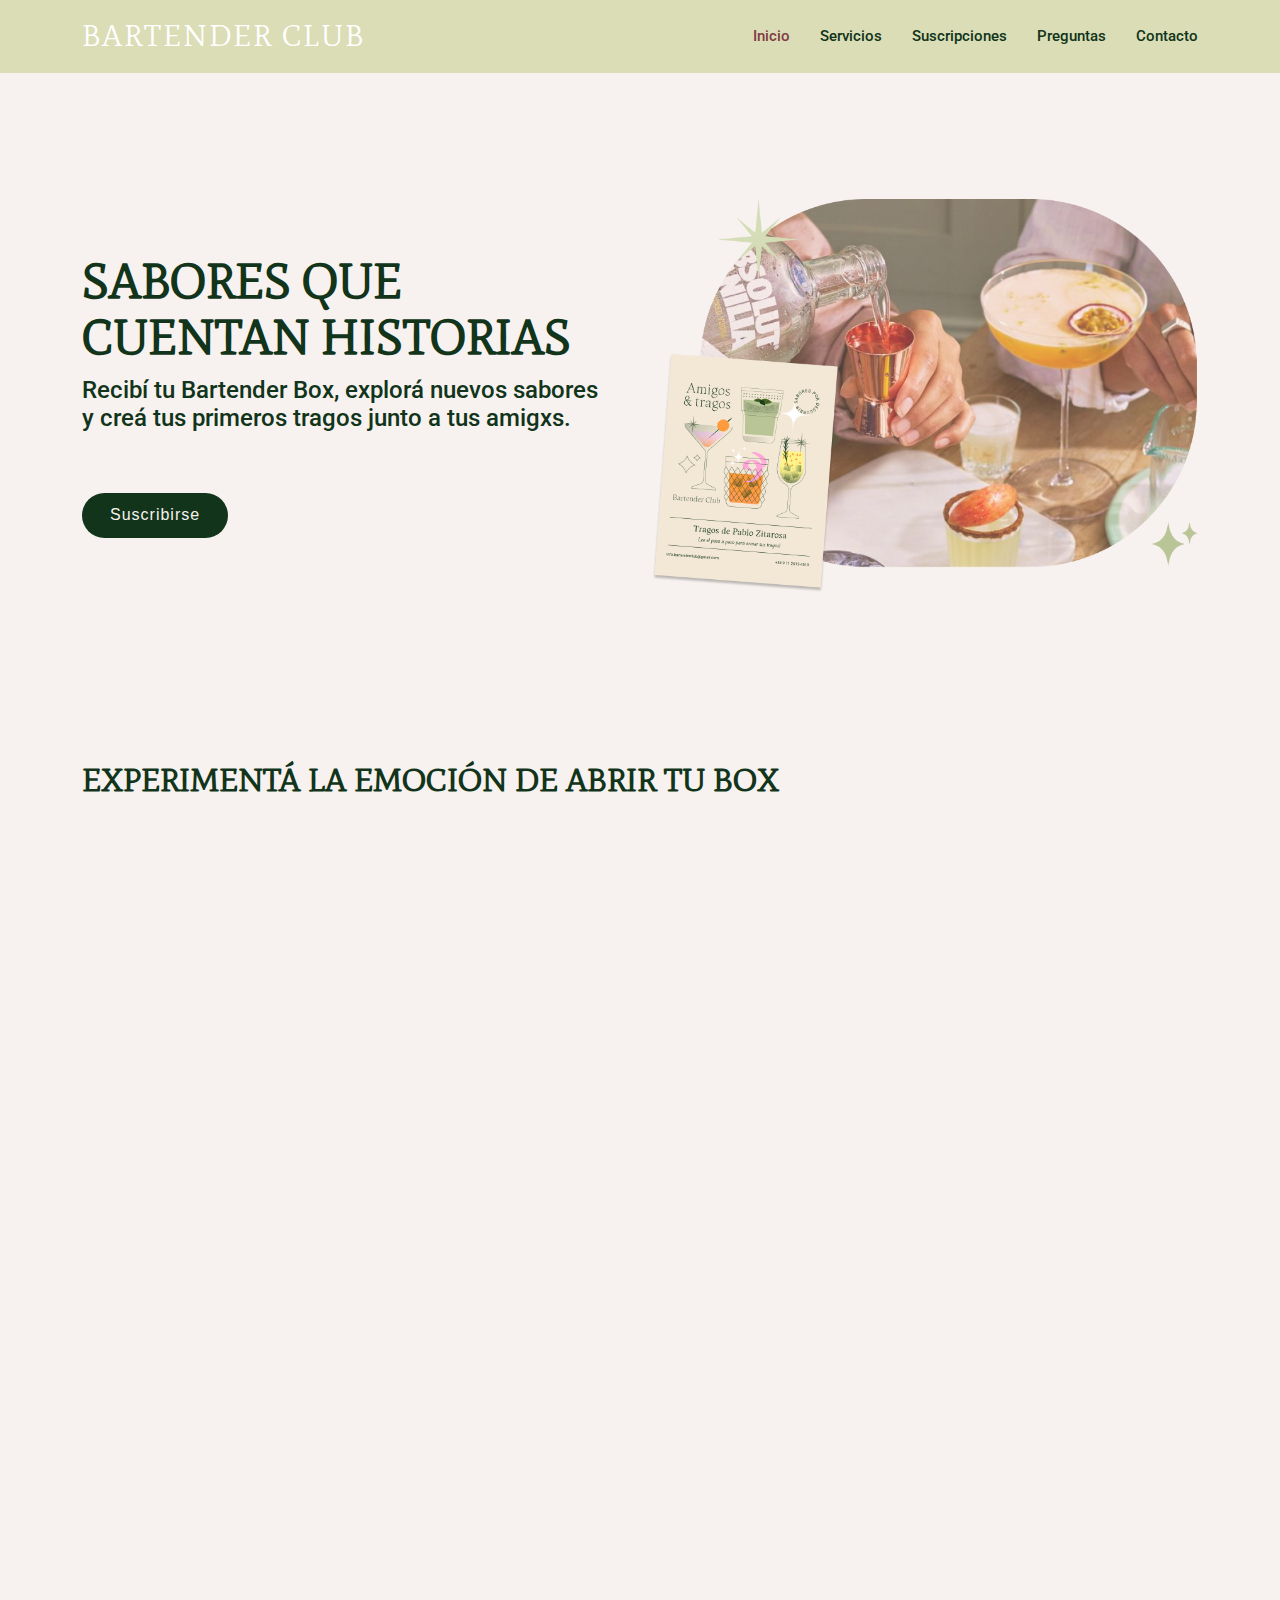
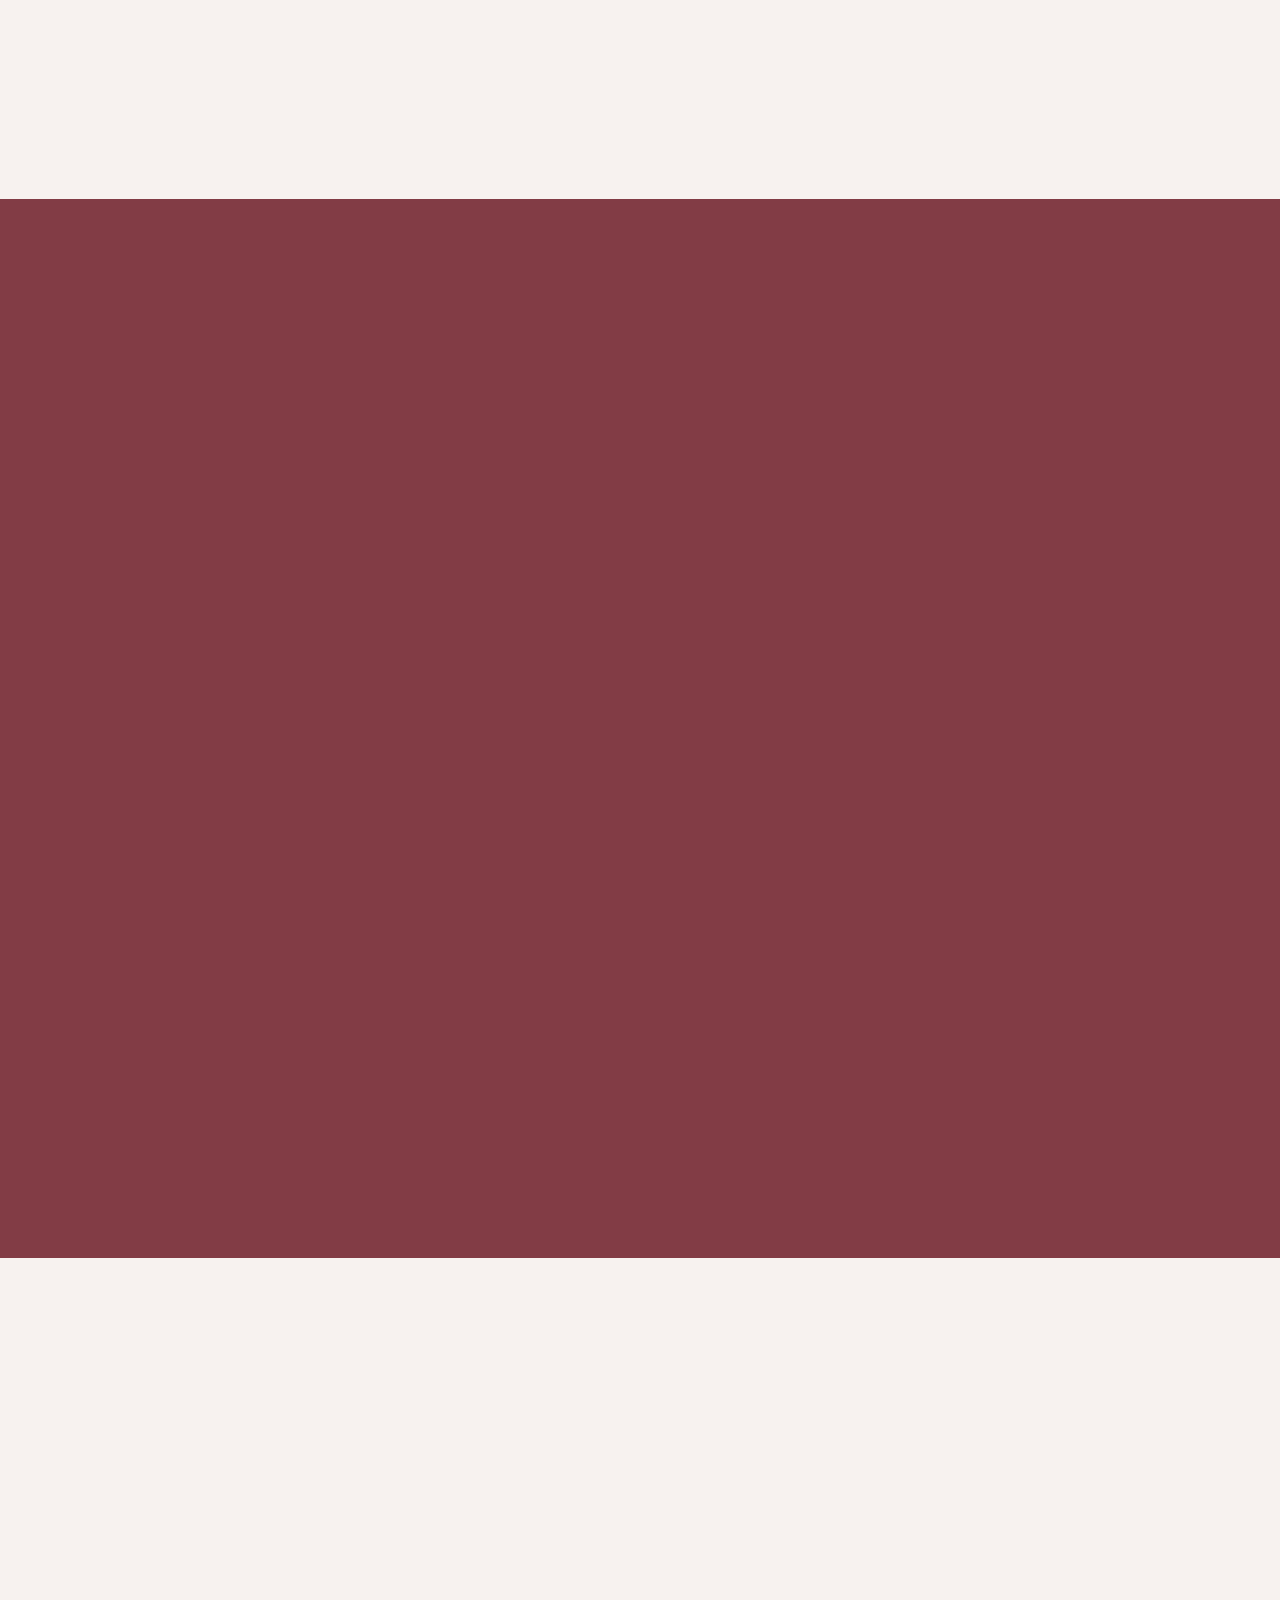
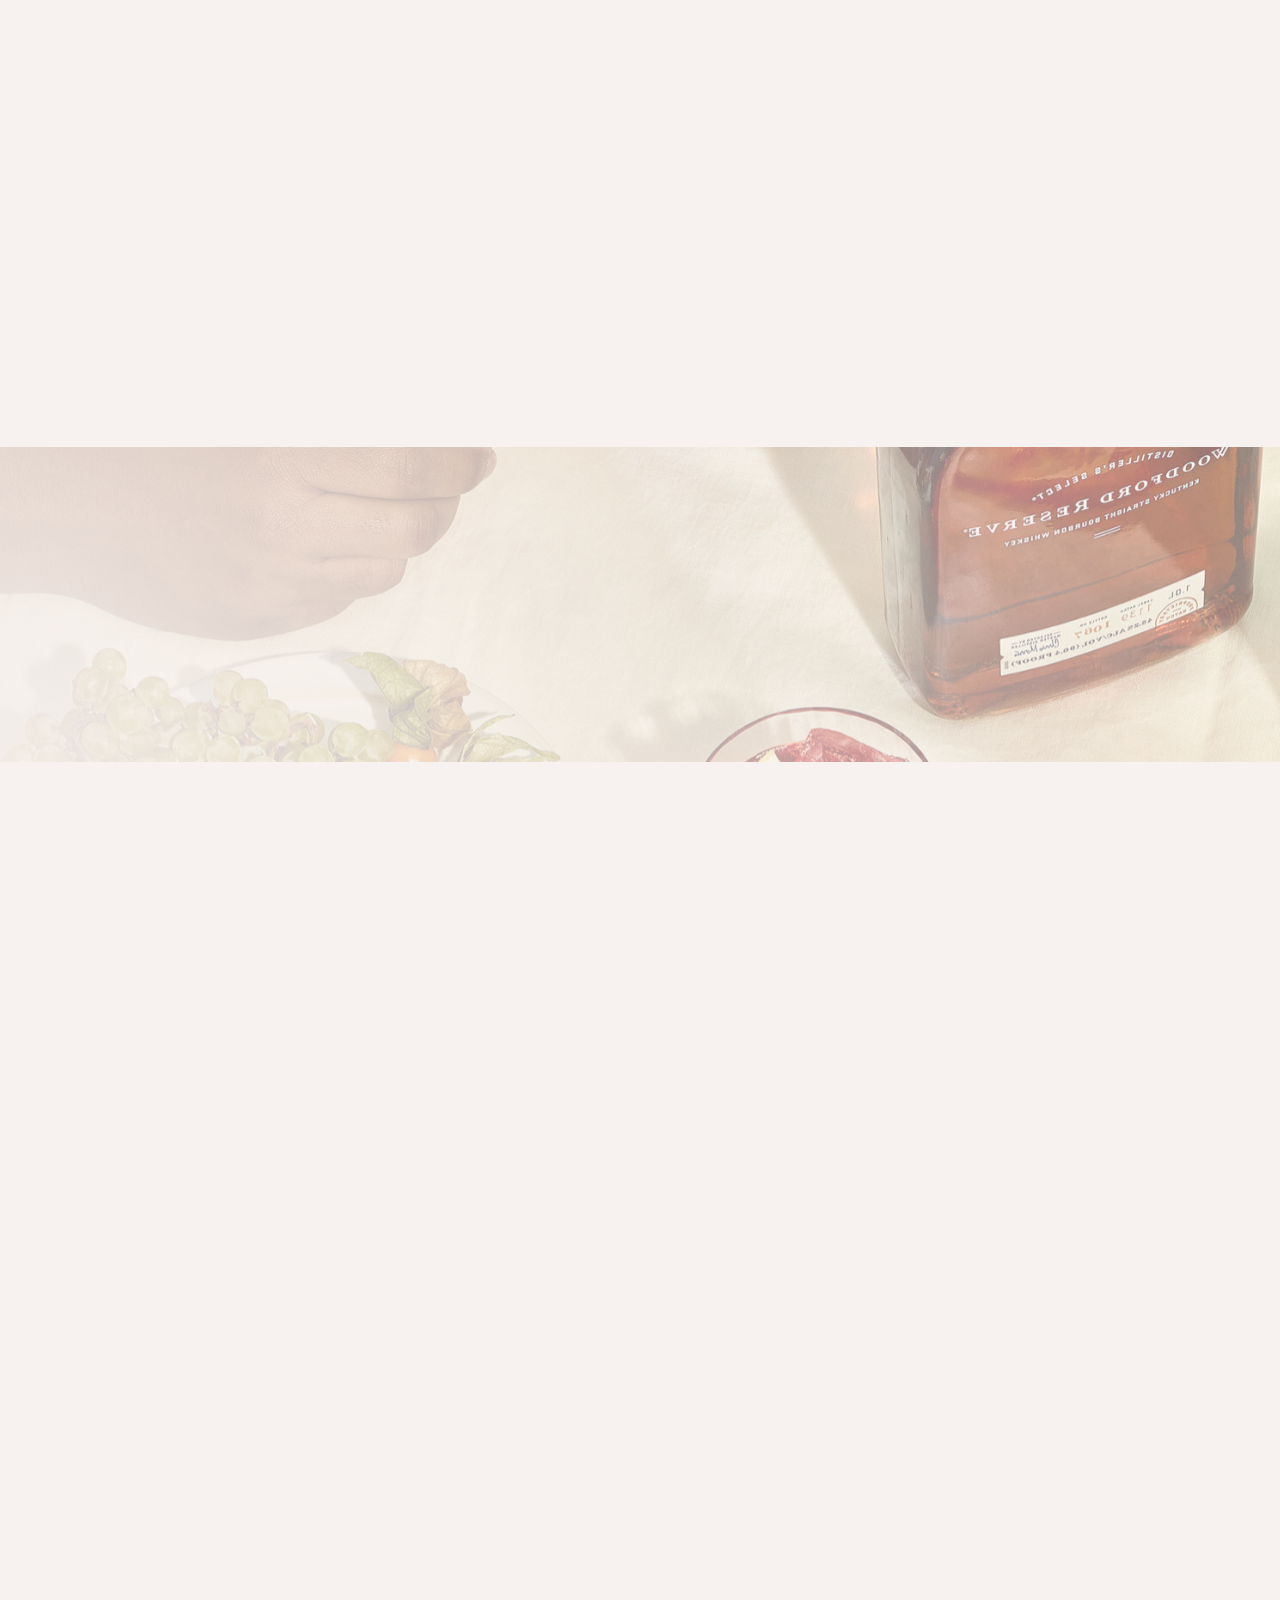
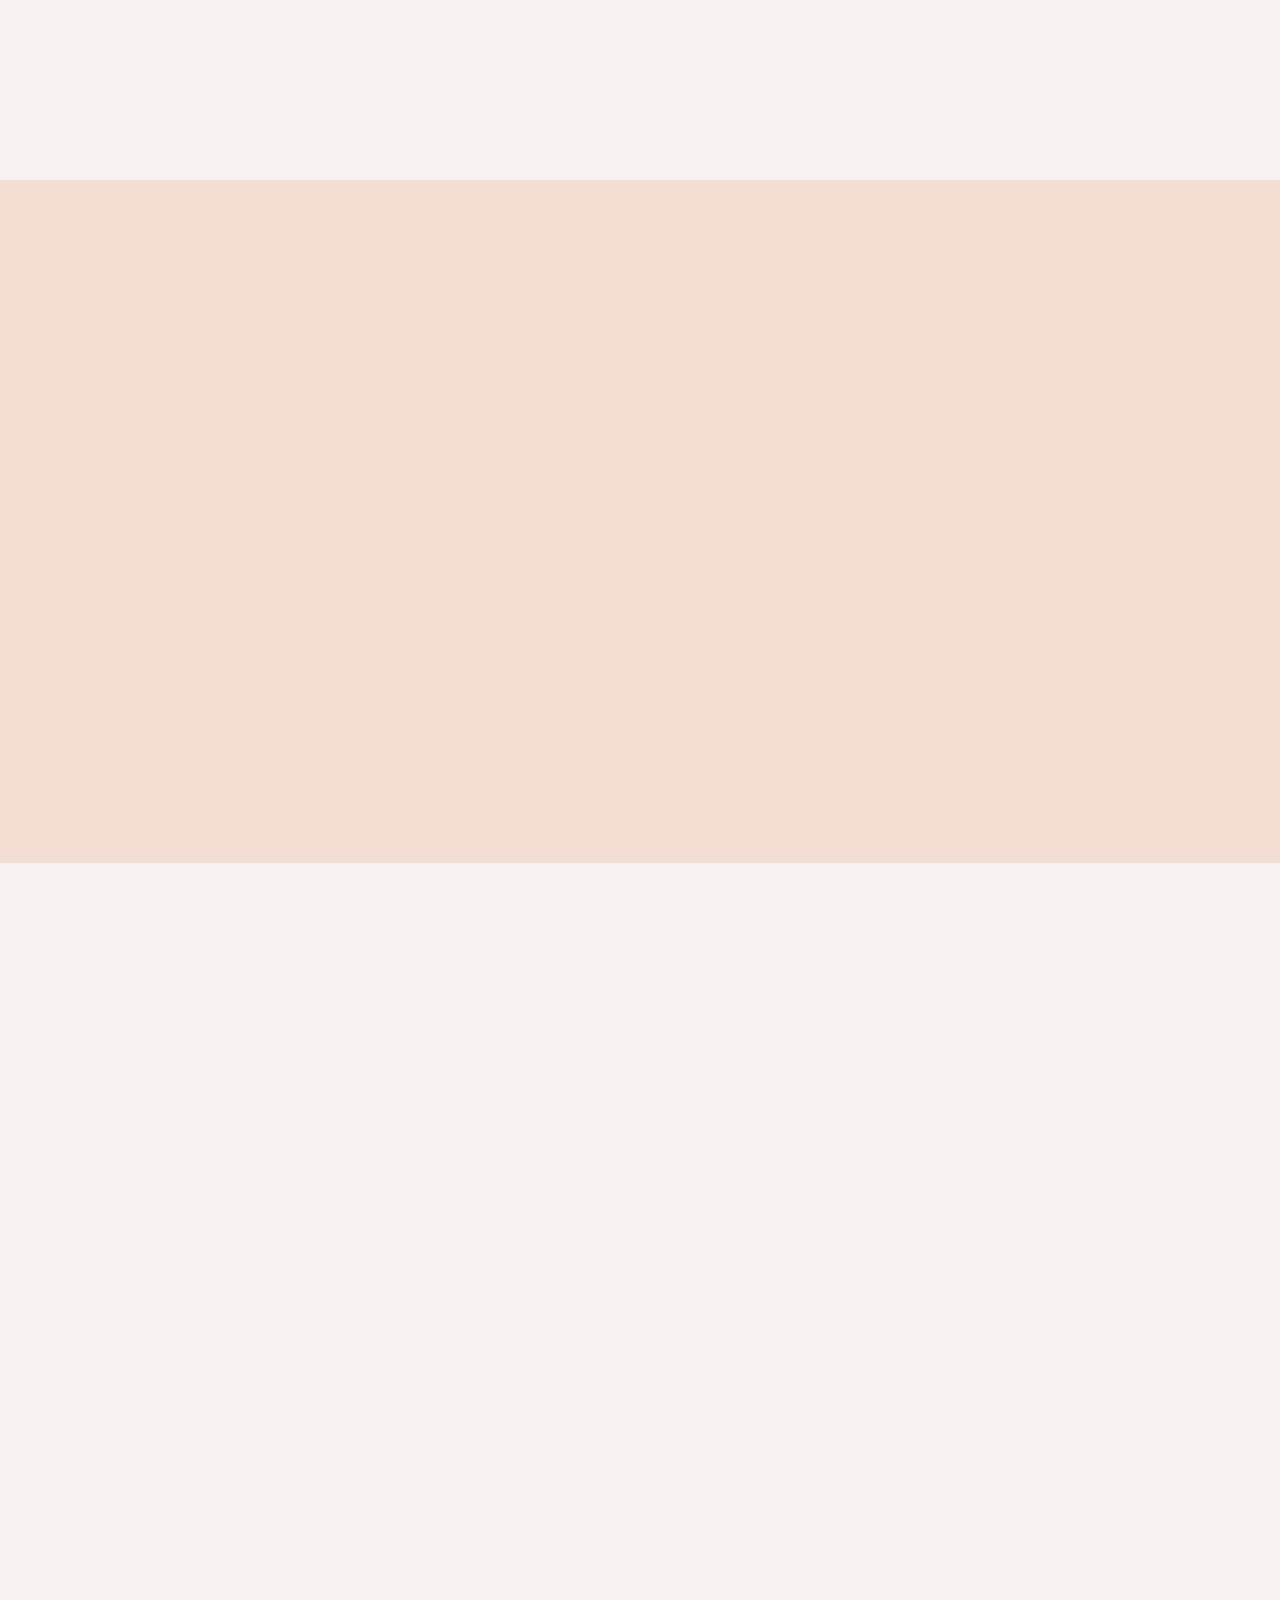
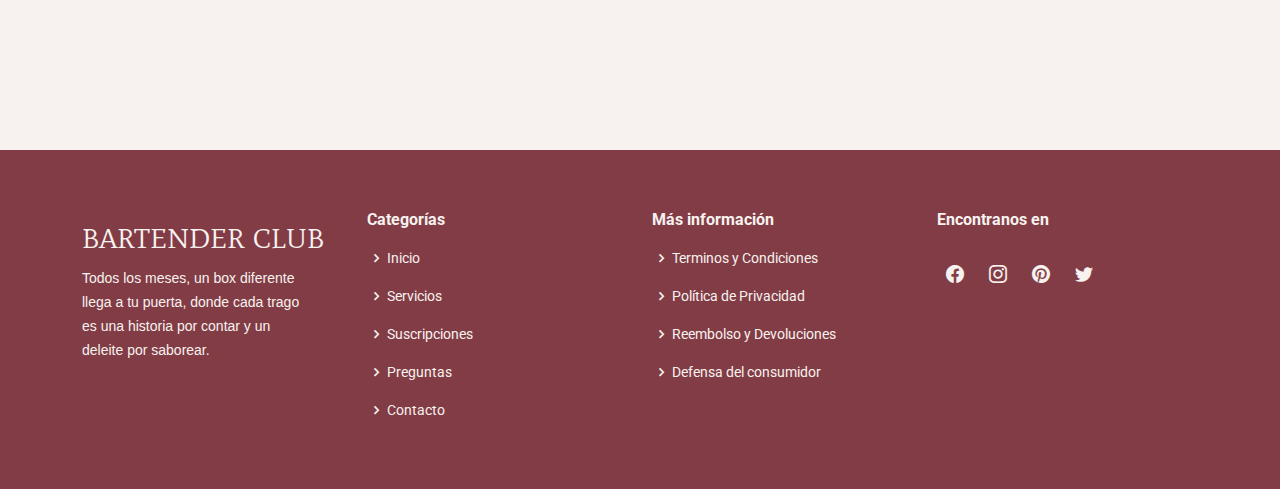
==== index.html @ 21a35bc6 "hoy" ====
<!DOCTYPE html>
<html lang="en">

<head>
  <meta charset="utf-8">
  <meta content="width=device-width, initial-scale=1.0" name="viewport">

  <title>Bartender Club</title>
  <meta content="" name="description">
  <meta content="" name="keywords">

  <!-- Favicons -->
  <link href="assets/img/favicon.png" rel="icon">
  <link href="assets/img/apple-touch-icon.png" rel="apple-touch-icon">

  <!-- Google Fonts for Text -->
  <link rel="preconnect" href="https://fonts.googleapis.com">
  <link rel="preconnect" href="https://fonts.gstatic.com" crossorigin>
  <link href="https://fonts.googleapis.com/css2?family=Roboto:wght@100;300&display=swap" rel="stylesheet">

<!-- Google Fonts for Headings (Títulos) -->
<link rel="preconnect" href="https://fonts.googleapis.com">
<link rel="preconnect" href="https://fonts.gstatic.com" crossorigin>
<link href="https://fonts.googleapis.com/css2?family=Mate&display=swap" rel="stylesheet">

  <!-- Vendor CSS Files -->
  <link href="assets/vendor/aos/aos.css" rel="stylesheet">
  <link href="assets/vendor/bootstrap/css/bootstrap.min.css" rel="stylesheet">
  <link href="assets/vendor/bootstrap-icons/bootstrap-icons.css" rel="stylesheet">
  <link href="assets/vendor/boxicons/css/boxicons.min.css" rel="stylesheet">
  <link href="assets/vendor/glightbox/css/glightbox.min.css" rel="stylesheet">
  <link href="assets/vendor/remixicon/remixicon.css" rel="stylesheet">
  <link href="assets/vendor/swiper/swiper-bundle.min.css" rel="stylesheet">

  <!-- Template Main CSS File -->
  <link href="assets/css/style.css" rel="stylesheet">

  <!-- =======================================================
  * Template Name: Arsha
  * Updated: Jul 27 2023 with Bootstrap v5.3.1
  * Template URL: https://bootstrapmade.com/arsha-free-bootstrap-html-template-corporate/
  * Author: BootstrapMade.com
  * License: https://bootstrapmade.com/license/
  ======================================================== -->
</head>

<body>

  <!-- ======= Header ======= -->
  <header id="header" class="fixed-top ">
    <div class="container d-flex align-items-center">

      <h1 class="logo me-auto"><a href="index.html">Bartender Club</a></h1>
      <!-- Uncomment below if you prefer to use an image logo -->
      <!-- <a href="index.html" class="logo me-auto"><img src="assets/img/logo.png" alt="" class="img-fluid"></a>-->

      <nav id="navbar" class="navbar">
        <ul>
          <li><a class="nav-link scrollto active" href="#hero">Inicio</a></li>
          <li><a class="nav-link scrollto" href="#about">Servicios</a></li>
          <li><a class="nav-link scrollto" href="#services">Suscripciones</a></li>
          <li><a class="nav-link   scrollto" href="#portfolio">Preguntas</a></li>
          <!-- <li><a class="nav-link scrollto" href="#team">Team</a></li>
          <li class="dropdown"><a href="#"><span>Drop Down</span> <i class="bi bi-chevron-down"></i></a>
            <ul>
              <li><a href="#">Drop Down 1</a></li>
              <li class="dropdown"><a href="#"><span>Deep Drop Down</span> <i class="bi bi-chevron-right"></i></a>
                <ul>
                  <li><a href="#">Deep Drop Down 1</a></li>
                  <li><a href="#">Deep Drop Down 2</a></li>
                  <li><a href="#">Deep Drop Down 3</a></li>
                  <li><a href="#">Deep Drop Down 4</a></li>
                  <li><a href="#">Deep Drop Down 5</a></li>
                </ul>
              </li>
              <li><a href="#">Drop Down 2</a></li>
              <li><a href="#">Drop Down 3</a></li>
              <li><a href="#">Drop Down 4</a></li>
            </ul> -->
          </li>
          <li><a class="nav-link scrollto" href="#contact">Contacto</a></li>
          <!-- <li><a class="getstarted scrollto" href="#about">Get Started</a></li> -->
        </ul>
        <i class="bi bi-list mobile-nav-toggle"></i>
      </nav><!-- .navbar -->

    </div>
  </header><!-- End Header -->

  <!-- ======= Hero Section ======= -->
  <section id="hero" class="d-flex align-items-center">

    <div class="container">
      <div class="row">
        <div class="col-lg-6 d-flex flex-column justify-content-center pt-4 pt-lg-0 order-2 order-lg-1" data-aos="fade-up" data-aos-delay="200">
          <h1 style="font-family: 'Mate', serif;">SABORES QUE<br>
            CUENTAN HISTORIAS</h1>
          <h2>Recibí tu Bartender Box, explorá nuevos sabores<br>
            y creá tus primeros tragos junto a tus amigxs.</h2>
          <div class="d-flex justify-content-center justify-content-lg-start">
            <a href="#about" class="btn-get-started scrollto">Suscribirse</a>
            <!-- <a href="https://www.youtube.com/watch?v=jDDaplaOz7Q" class="glightbox btn-watch-video"><i class="bi bi-play-circle"></i><span>Watch Video</span></a> -->
          </div>
        </div>
        <div class="col-lg-6 order-1 order-lg-2 hero-img" data-aos="zoom-in" data-aos-delay="200">
          <img src="assets/img/hero-img.png" class="img-fluid animated" alt="">
        </div>
      </div>
    </div>

  </section><!-- End Hero -->

  <main id="main">


    <!-- ======= About Us Section ======= -->
    <!-- <section id="about" class="about">
      <div class="container" data-aos="fade-up">

        <div class="section-title">
          <h2>About Us</h2>
        </div>

        <div class="row content">
          <div class="col-lg-6">
            <p>
              Lorem ipsum dolor sit amet, consectetur adipiscing elit, sed do eiusmod tempor incididunt ut labore et dolore
              magna aliqua.
            </p>
            <ul>
              <li><i class="ri-check-double-line"></i> Ullamco laboris nisi ut aliquip ex ea commodo consequat</li>
              <li><i class="ri-check-double-line"></i> Duis aute irure dolor in reprehenderit in voluptate velit</li>
              <li><i class="ri-check-double-line"></i> Ullamco laboris nisi ut aliquip ex ea commodo consequat</li>
            </ul>
          </div>
          <div class="col-lg-6 pt-4 pt-lg-0">
            <p>
              Ullamco laboris nisi ut aliquip ex ea commodo consequat. Duis aute irure dolor in reprehenderit in voluptate
              velit esse cillum dolore eu fugiat nulla pariatur. Excepteur sint occaecat cupidatat non proident, sunt in
              culpa qui officia deserunt mollit anim id est laborum.
            </p>
            <a href="#" class="btn-learn-more">Learn More</a>
          </div>
        </div>

      </div>
    </section>--><!-- End About Us Section -->

    

    <!-- ======= Services Section ======= -->
    <section id="services" class="services section-bg">
      <div class="container" data-aos="fade-up"> <div class="section-title text-center"> <!-- Agregamos la clase text-center aquí -->
          <h2>EXPERIMENTÁ LA EMOCIÓN DE ABRIR TU BOX</h2>
          <!-- <p>Magnam dolores commodi suscipit. Necessitatibus eius consequatur ex aliquid fuga eum quidem. Sit sint consectetur velit. Quisquam quos quisquam cupiditate. Et nemo qui impedit suscipit alias ea. Quia fugiat sit in iste officiis commodi quidem hic quas.</p> -->
        </div>

        <div class="row">
          <div class="col-xl-3 col-md-6 d-flex align-items-stretch" data-aos="zoom-in" data-aos-delay="100">
            <div class="icon-box">
              <!-- <div class="icon"><i class="bx bxl-dribbble"></i></div> -->
              <div data-aos="fade-center" data-aos-delay="100">
                <div class="contacto-img"><img src="assets/img/iconos/Recurso-1.png" class="img-fluid" alt=""></div>
                </div>
              
              <h4><a href="">Elegí tu experiencia</a></h4>
              <p>Suscribite al plan que más<br> 
                te guste y te sientas cómodx.</p>
            </div>
          </div>

          <div class="col-xl-3 col-md-6 d-flex align-items-stretch mt-4 mt-md-0" data-aos="zoom-in" data-aos-delay="200">
            <div class="icon-box">
              <!-- <div class="icon"><i class="bx bx-file"></i></div> -->
             <div data-aos="fade-center" data-aos-delay="100">
                <div class="contacto-img"><img src="assets/img/iconos/Recurso-2.png" class="img-fluid" alt=""></div>
                </div>


              <h4><a href="">Personalizá tu plan</a></h4>
              <p>Contanos tus gustos.<br> 
                ¡Así armamos tu box ideal!</p>
            </div>
          </div>

          <div class="col-xl-3 col-md-6 d-flex align-items-stretch mt-4 mt-xl-0" data-aos="zoom-in" data-aos-delay="300">
            <div class="icon-box">
              <!-- <div class="icon"><i class="bx bx-tachometer"></i></div> -->
              <div data-aos="fade-center" data-aos-delay="100">
                <div class="contacto-img"><img src="assets/img/iconos/Recurso-3.png" class="img-fluid" alt=""></div>
                </div>


              <h4><a href="">Llega a tu casa</a></h4>
              <p>Recibilo todos los meses<br> 
                en tu casa, con envío gratis.</p>
            </div>
          </div>

          <div class="col-xl-3 col-md-6 d-flex align-items-stretch mt-4 mt-xl-0" data-aos="zoom-in" data-aos-delay="400">
            <div class="icon-box">
              <!-- <div class="icon"><i class="bx bx-layer"></i></div> -->
              <div data-aos="fade-center" data-aos-delay="100">
                <div class="contacto-img"><img src="assets/img/iconos/Recurso-4.png" class="img-fluid" alt="" id="imagen-recurso-4"></div>
                </div>


              <h4><a href="">¡A disfrutar!</a></h4>
              <p>Abrilo, experimentá y creá<br> 
                con tus amigxs.</p>
            </div>
          </div>

        </div>

      </div>
    </section><!-- End Services Section -->




<!-- ======= Why Us Section ======= -->
<section id="why-us" class="why-us section-bg">
  <div class="container-fluid" data-aos="fade-up"  style="background-color: #D4DDB6;"> <!-- Cambio: Color de fondo -->

    <div class="row">

      <div class="col-lg-7 d-flex flex-column justify-content-center align-items-stretch  order-2 order-lg-1">

        <div class="content">
          <h2 style="text-align: left;">Creá momentos únicos
            con tragos inolvidables<!-- <strong>velit pariatur architecto aut nihil</strong> --></h2>
          <!-- <p>
            Lorem ipsum dolor sit amet, consectetur adipiscing elit, sed do eiusmod tempor incididunt ut labore et dolore magna aliqua. Duis aute irure dolor in reprehenderit
          </p> -->
        </div>

        <div class="accordion-list">
          <ul>
            <li>
              <a data-bs-toggle="collapse" class="collapse" data-bs-target="#accordion-list-1"><span> Ingredientes premium <i class="bx bx-chevron-down icon-show"></i><i class="bx bx-chevron-up icon-close"></i></a>
              <div id="accordion-list-1" class="collapse show" data-bs-parent=".accordion-list">
                <p>
                  Disfrutá tus tragos con ingredientes de alta calidad y mezcladores únicos.
                </p>
              </div>
            </li>

            <li>
              <a data-bs-toggle="collapse" data-bs-target="#accordion-list-2" class="collapsed"></span> Recetas exclusivas <i class="bx bx-chevron-down icon-show"></i><i class="bx bx-chevron-up icon-close"></i></a>
              <div id="accordion-list-2" class="collapse" data-bs-parent=".accordion-list">
                <p>
                  Elevá tus noches siguiendo los pasos de los tragos de Pablo Zitarosa.
                </p>
              </div>
            </li>

            <li>
              <a data-bs-toggle="collapse" data-bs-target="#accordion-list-3" class="collapsed"><!-- <span>03 --></span> Sorprendé a tus amigxs <i class="bx bx-chevron-down icon-show"></i><i class="bx bx-chevron-up icon-close"></i></a>
              <div id="accordion-list-3" class="collapse" data-bs-parent=".accordion-list">
                <p>
                  Dejate llevar por el arte de cada trago, creando momentos inolvidables.
                </p>
              </div>
            </li>

          </ul>
        </div>

      </div>

      <div class="col-lg-5 align-items-stretch order-1 order-lg-2 img" style='background-image: url("assets/img/why-us.png");' data-aos="zoom-in" data-aos-delay="150">&nbsp;</div>
    </div>

  </div>
</section><!-- End Why Us Section -->



    <!-- ======= Team Section ======= -->
    <!-- <section id="team" class="team section-bg">
      <div class="container" data-aos="fade-up">

        <div class="section-title">
          <h2>Team</h2>
          <p>Magnam dolores commodi suscipit. Necessitatibus eius consequatur ex aliquid fuga eum quidem. Sit sint consectetur velit. Quisquam quos quisquam cupiditate. Et nemo qui impedit suscipit alias ea. Quia fugiat sit in iste officiis commodi quidem hic quas.</p>
        </div>

        <div class="row">

          <div class="col-lg-6" data-aos="zoom-in" data-aos-delay="100">
            <div class="member d-flex align-items-start">
              <div class="pic"><img src="assets/img/team/team-1.jpg" class="img-fluid" alt=""></div>
              <div class="member-info">
                <h4>Walter White</h4>
                <span>Chief Executive Officer</span>
                <p>Explicabo voluptatem mollitia et repellat qui dolorum quasi</p>
                <div class="social">
                  <a href=""><i class="ri-twitter-fill"></i></a>
                  <a href=""><i class="ri-facebook-fill"></i></a>
                  <a href=""><i class="ri-instagram-fill"></i></a>
                  <a href=""> <i class="ri-linkedin-box-fill"></i> </a>
                </div>
              </div>
            </div>
          </div>

          <div class="col-lg-6 mt-4 mt-lg-0" data-aos="zoom-in" data-aos-delay="200">
            <div class="member d-flex align-items-start">
              <div class="pic"><img src="assets/img/team/team-2.jpg" class="img-fluid" alt=""></div>
              <div class="member-info">
                <h4>Sarah Jhonson</h4>
                <span>Product Manager</span>
                <p>Aut maiores voluptates amet et quis praesentium qui senda para</p>
                <div class="social">
                  <a href=""><i class="ri-twitter-fill"></i></a>
                  <a href=""><i class="ri-facebook-fill"></i></a>
                  <a href=""><i class="ri-instagram-fill"></i></a>
                  <a href=""> <i class="ri-linkedin-box-fill"></i> </a>
                </div>
              </div>
            </div>
          </div>

          <div class="col-lg-6 mt-4" data-aos="zoom-in" data-aos-delay="300">
            <div class="member d-flex align-items-start">
              <div class="pic"><img src="assets/img/team/team-3.jpg" class="img-fluid" alt=""></div>
              <div class="member-info">
                <h4>William Anderson</h4>
                <span>CTO</span>
                <p>Quisquam facilis cum velit laborum corrupti fuga rerum quia</p>
                <div class="social">
                  <a href=""><i class="ri-twitter-fill"></i></a>
                  <a href=""><i class="ri-facebook-fill"></i></a>
                  <a href=""><i class="ri-instagram-fill"></i></a>
                  <a href=""> <i class="ri-linkedin-box-fill"></i> </a>
                </div>
              </div>
            </div>
          </div>

          <div class="col-lg-6 mt-4" data-aos="zoom-in" data-aos-delay="400">
            <div class="member d-flex align-items-start">
              <div class="pic"><img src="assets/img/team/team-4.jpg" class="img-fluid" alt=""></div>
              <div class="member-info">
                <h4>Amanda Jepson</h4>
                <span>Accountant</span>
                <p>Dolorum tempora officiis odit laborum officiis et et accusamus</p>
                <div class="social">
                  <a href=""><i class="ri-twitter-fill"></i></a>
                  <a href=""><i class="ri-facebook-fill"></i></a>
                  <a href=""><i class="ri-instagram-fill"></i></a>
                  <a href=""> <i class="ri-linkedin-box-fill"></i> </a> -->
                </div>
              </div>
            </div>
          </div>

        </div>

      </div>
    </section><!-- End Team Section -->

    <!-- ======= Pricing Section ======= -->
    <section id="pricing" class="pricing" style="background-color: #823C45;">
      <div class="container" data-aos="fade-up">

        <div class="section-title">
          <h2  style="color: #F7F2EF;">Nuestras suscripciones</h2>
          <p style="color: #F7F2EF;">Cada una es la oportunidad de un nuevo viaje a través de los sabores.</p>
        </div>

        <div class="row">

          <div class="col-lg-4" data-aos="fade-up" data-aos-delay="100">
            <div class="box">
               <div data-aos="fade-center" data-aos-delay="100">
                <div class="suscripciones-img"><img src="assets/img/suscripciones/Suscripciones (1).png" class="img-fluid" alt=""></div>
                </div>
                <ul></ul>
              <h2 style="text-align: center;">Plan Viaje Sensorial</h2>
              <h3 style="text-align: center;">Suscripción de 3 meses</h3>
              <ul>
                <li style="text-align: center;"> 4 variedades de tragos.</li>
                <li style="text-align: center;"> Información detallada de los tragos.</li>
                <li style="text-align: center;"> Explicación de cada utensilio.</li>
                <!-- <li class="na"><i class="bx bx-x"></i> <span>Pharetra massa massa ultricies</span></li>
                <li class="na"><i class="bx bx-x"></i> <span>Massa ultricies mi quis hendrerit</span></li> -->

                <div style="text-align: center; font-size: 24px; margin-top: 10px;"><h2>$28.000 mensual</h2></div>
              </ul>
              <a href="#" class="buy-btn" style="display: block; text-align: center; padding: 12px; max-width: 40%; margin: 0 auto;">Comprar</a>
            </div>
          </div>

          <div class="col-lg-4 mt-4 mt-lg-0" data-aos="fade-up" data-aos-delay="200">
            <div class="box featured">
              <div data-aos="fade-center" data-aos-delay="100">
                <div class="suscripciones-img"><img src="assets/img/suscripciones/Suscripciones (2).png" class="img-fluid" alt=""></div>
                </div>
                <ul></ul>
                <h2 style="text-align: center;">Plan Maestro del Mix</h2>
              <h3 style="text-align: center;">Suscripción de 6 meses</h3>
              <ul>
                <li style="text-align: center;"> 4 variedades de tragos.</li>
                <li style="text-align: center;"> Información detallada de los tragos.</li>
                <li style="text-align: center;"> Regalo sorpresa!</li>
                <!-- <li><i class="bx bx-check"></i> Pharetra massa massa ultricies</li>
                <li><i class="bx bx-check"></i> Massa ultricies mi quis hendrerit</li> -->

                <div style="text-align: center; font-size: 24px; margin-top: 10px;"><h2>$52.000 mensual</h2></div>
              </ul>
              <a href="#" class="buy-btn" style="display: block; text-align: center; padding: 12px; max-width: 40%; margin: 0 auto;" href="TP-Web-carga/index-detalle.html" class="btn-buy">Comprar</a>
            </div>
          </div>

          <div class="col-lg-4 mt-4 mt-lg-0" data-aos="fade-up" data-aos-delay="300">
            <div class="box">
              <div data-aos="fade-center" data-aos-delay="100">
                <div class="suscripciones-img"><img src="assets/img/suscripciones/Suscripciones (3).png" class="img-fluid" alt=""></div>
                </div>
                <ul></ul>
                <h2 style="text-align: center;">Plan Sabores Secretos</h2>
              <h3 style="text-align: center;">Suscripción de 12 meses</h3>
              <ul>
                <li style="text-align: center;"> 4 variedades de tragos + información.</li>
                <li style="text-align: center;"> Acceso a contenidos en YouTube.</li>
                <li style="text-align: center;"> Regalo sorpresa!</li>
                <!-- <li><i class="bx bx-check"></i> Pharetra massa massa ultricies</li>
                <li><i class="bx bx-check"></i> Massa ultricies mi quis hendrerit</li> -->

                <div style="text-align: center; font-size: 24px; margin-top: 10px;"><h2>$90.000 mensual</h2></div>
              </ul>
              <a href="#" class="buy-btn" style="display: block; text-align: center; padding: 12px; max-width: 40%; margin: 0 auto;">Comprar</a>
            </div>
          </div>

        </div>

      </div>
    </section><!-- End Pricing Section -->




    <!-- ======= Clients Section ======= -->
    <section id="clients" class="clients section-bg">
      <div class="container">

        <div class="row" data-aos="zoom-in">

          <div class="col-lg-2 col-md-4 col-6 d-flex align-items-center justify-content-center">
            <img src="assets/img/clients/client-1.png" class="img-fluid" alt="">
          </div>

          <div class="col-lg-2 col-md-4 col-6 d-flex align-items-center justify-content-center">
            <img src="assets/img/clients/client-2.png" class="img-fluid" alt="">
          </div>

          <div class="col-lg-2 col-md-4 col-6 d-flex align-items-center justify-content-center">
            <img src="assets/img/clients/client-3.png" class="img-fluid" alt="">
          </div>

          <div class="col-lg-2 col-md-4 col-6 d-flex align-items-center justify-content-center">
            <img src="assets/img/clients/client-4.png" class="img-fluid" alt="">
          </div>

          <div class="col-lg-2 col-md-4 col-6 d-flex align-items-center justify-content-center">
            <img src="assets/img/clients/client-5.png" class="img-fluid" alt="">
          </div>

          <div class="col-lg-2 col-md-4 col-6 d-flex align-items-center justify-content-center">
            <img src="assets/img/clients/client-6.png" class="img-fluid" alt="">
          </div>

        </div>

      </div>
    </section><!-- End Cliens Section -->



<!-- ======= Skills Section ======= -->
<!--<section id="skills" class="skills">
  <div class="container" data-aos="fade-up">

    <div class="row">
      <div class="col-lg-6 d-flex align-items-center" data-aos="fade-right" data-aos-delay="100">
        <img src="assets/img/skills.png" class="img-fluid" alt="">
      </div>
      <div class="col-lg-6 pt-4 pt-lg-0 content" data-aos="fade-left" data-aos-delay="100">
        <h2 style="color: #823C45;" class="row">En cada box<br>
          una historia por contar</h2>
        <p class="row">
          Cada mes, un box diferente llega a tu puerta, y al abrirlo, es una experiencia nueva por descubrir.<br>
          ¡Bienvenidx a Bartender Club, donde cada trago es un deleite por saborear!
        </p>

        <div class="skills-content">-->




          <section id="skills" class="skills">
            <div class="container" data-aos="fade-up">
              <div class="row align-items-center">
                <div class="col-lg-6 pt-4 pt-lg-0 content" data-aos="fade-left" data-aos-delay="100">
                  <h2 style="color: #823C45; text-align: left; text-transform: uppercase;">En cada box<br>una historia por contar</h2>
                  <p style="color: #823C45;">
                    Cada mes, un box diferente llega a tu puerta, y al<br>abrirlo, es una experiencia nueva por descubrir.<br>
                    ¡Bienvenidx a Bartender Club, donde cada trago es<br>un deleite por saborear!
                  </p>
                </div>
                <div class="col-lg-6" data-aos="fade-right" data-aos-delay="100">
                  <img src="assets/img/skills.png" class="img-fluid" alt="">
                </div>
              </div>
              <div class="skills-content">
                <!-- Agrega aquí el contenido adicional si es necesario -->
              </div>
            </div>
          </section>
          
          




          <!-- <div class="progress">
            <span class="skill">HTML <i class="val">100%</i></span>
            <div class="progress-bar-wrap">
              <div class="progress-bar" role="progressbar" aria-valuenow="100" aria-valuemin="0" aria-valuemax="100"></div>
            </div>
          </div>

          <div class="progress">
            <span class="skill">CSS <i class="val">90%</i></span>
            <div class="progress-bar-wrap">
              <div class="progress-bar" role="progressbar" aria-valuenow="90" aria-valuemin="0" aria-valuemax="100"></div>
            </div>
          </div>

          <div class="progress">
            <span class="skill">JavaScript <i class="val">75%</i></span>
            <div class="progress-bar-wrap">
              <div class="progress-bar" role="progressbar" aria-valuenow="75" aria-valuemin="0" aria-valuemax="100"></div>
            </div>
          </div>

          <div class="progress">
            <span class="skill">Photoshop <i class="val">55%</i></span>
            <div class="progress-bar-wrap">
              <div class="progress-bar" role="progressbar" aria-valuenow="55" aria-valuemin="0" aria-valuemax="100"></div> -->
            </div>
          </div>

        </div>

      </div>
    </div>

  </div>
</section><!-- End Skills Section -->



<!-- ======= Cta Section ======= -->
<section id="cta" class="cta">
  <div class="container" data-aos="zoom-in">
    <div class="row">
      <div class="col-lg-9">
        <h2 style="color: #823C45; text-align: left;">Comunidad Bartender Club</h2>
        <p style="color: #823C45;">Compartí tus experiencias, dá consejos y preguntá tus dudas. <br>
          ¡Estás a un click de unirte a la mejor Comunidad de Telegram!</p>
      </div>
    </div>
    <div class="row mt-3">
      <div class="col-lg-12 text-left">
        <a class="cta-btn" href="#">Unirse</a>
      </div>
    </div>
  </div>
</section><!-- End Cta Section -->



<!-- ======= Portfolio Section ======= -->
<section id="portfolio" class="portfolio">
  <div class="container" data-aos="fade-up">

    <div class="section-title">
      <h2 style="color: #823C45;">¡Compartí tus momentos! </h2>
      <p style="color: #823C45;">Subí tu foto con el #BartenderClub</p>
    </div>

    <!-- <ul id="portfolio-flters" class="d-flex justify-content-center" data-aos="fade-up" data-aos-delay="100">
      <li data-filter="*" class="filter-active">All</li>
      <li data-filter=".filter-app">App</li>
      <li data-filter=".filter-card">Card</li>
      <li data-filter=".filter-web">Web</li>
    </ul> -->

    <div class="row portfolio-container" data-aos="fade-up" data-aos-delay="200">

      <div class="col-lg-4 col-md-6 portfolio-item filter-app">
        <div class="portfolio-img"><img src="assets/img/portfolio/portfolio-1.png" class="img-fluid" alt=""></div>
        <div class="portfolio-info">
         <!--  <h4>App 1</h4>
          <p>App</p>-->
          <a href="assets/img/portfolio/portfolio-1.png" data-gallery="portfolioGallery" class="portfolio-lightbox preview-link" title="App 1"><i class="bx bx-plus"></i></a>
          <a href="portfolio-details.html" class="details-link" title="More Details"><i class="bx bx-link"></i></a> 
        </div>
      </div>

      <div class="col-lg-4 col-md-6 portfolio-item filter-web">
        <div class="portfolio-img"><img src="assets/img/portfolio/portfolio-2.png" class="img-fluid" alt=""></div>
        <div class="portfolio-info">
          <!-- <h4>Web 3</h4>
          <p>Web</p>-->
          <a href="assets/img/portfolio/portfolio-2.png" data-gallery="portfolioGallery" class="portfolio-lightbox preview-link" title="Web 3"><i class="bx bx-plus"></i></a>
          <a href="portfolio-details.html" class="details-link" title="More Details"><i class="bx bx-link"></i></a>
        </div>
      </div>

      <div class="col-lg-4 col-md-6 portfolio-item filter-app">
        <div class="portfolio-img"><img src="assets/img/portfolio/portfolio-3.png" class="img-fluid" alt=""></div>
        <div class="portfolio-info">
          <!--<h4>App 2</h4>
          <p>App</p>-->
          <a href="assets/img/portfolio/portfolio-3.png" data-gallery="portfolioGallery" class="portfolio-lightbox preview-link" title="App 2"><i class="bx bx-plus"></i></a>
          <a href="portfolio-details.html" class="details-link" title="More Details"><i class="bx bx-link"></i></a>
        </div>
      </div>

      <div class="col-lg-4 col-md-6 portfolio-item filter-card">
        <div class="portfolio-img"><img src="assets/img/portfolio/portfolio-4.png" class="img-fluid" alt=""></div>
        <div class="portfolio-info">
          <!--<h4>Card 2</h4>
          <p>Card</p>-->
          <a href="assets/img/portfolio/portfolio-4.png" data-gallery="portfolioGallery" class="portfolio-lightbox preview-link" title="Card 2"><i class="bx bx-plus"></i></a>
          <a href="portfolio-details.html" class="details-link" title="More Details"><i class="bx bx-link"></i></a>
        </div>
      </div>

      <div class="col-lg-4 col-md-6 portfolio-item filter-web">
        <div class="portfolio-img"><img src="assets/img/portfolio/portfolio-5.png" class="img-fluid" alt=""></div>
        <div class="portfolio-info">
          <!--<h4>Web 2</h4>
          <p>Web</p>-->
          <a href="assets/img/portfolio/portfolio-5.png" data-gallery="portfolioGallery" class="portfolio-lightbox preview-link" title="Web 2"><i class="bx bx-plus"></i></a>
          <a href="portfolio-details.html" class="details-link" title="More Details"><i class="bx bx-link"></i></a>
        </div>
      </div>

      <div class="col-lg-4 col-md-6 portfolio-item filter-app">
        <div class="portfolio-img"><img src="assets/img/portfolio/portfolio-6.png" class="img-fluid" alt=""></div>
        <div class="portfolio-info">
          <!--<h4>App 3</h4>
          <p>App</p>-->
          <a href="assets/img/portfolio/portfolio-6.png" data-gallery="portfolioGallery" class="portfolio-lightbox preview-link" title="App 3"><i class="bx bx-plus"></i></a>
          <a href="portfolio-details.html" class="details-link" title="More Details"><i class="bx bx-link"></i></a>
        </div>
      </div>

      <div class="col-lg-4 col-md-6 portfolio-item filter-card">
        <div class="portfolio-img"><img src="assets/img/portfolio/portfolio-7.jpg" class="img-fluid" alt=""></div>
        <div class="portfolio-info">
          <!--<h4>Card 1</h4>
          <p>Card</p>-->
          <a href="assets/img/portfolio/portfolio-7.jpg" data-gallery="portfolioGallery" class="portfolio-lightbox preview-link" title="Card 1"><i class="bx bx-plus"></i></a>
          <a href="portfolio-details.html" class="details-link" title="More Details"><i class="bx bx-link"></i></a>
        </div>
      </div>

      <div class="col-lg-4 col-md-6 portfolio-item filter-card">
        <div class="portfolio-img"><img src="assets/img/portfolio/portfolio-8.jpg" class="img-fluid" alt=""></div>
        <div class="portfolio-info">
          <!--<h4>Card 3</h4>
          <p>Card</p>-->
          <a href="assets/img/portfolio/portfolio-8.jpg" data-gallery="portfolioGallery" class="portfolio-lightbox preview-link" title="Card 3"><i class="bx bx-plus"></i></a>
          <a href="portfolio-details.html" class="details-link" title="More Details"><i class="bx bx-link"></i></a>
        </div>
      </div>

      <div class="col-lg-4 col-md-6 portfolio-item filter-web">
        <div class="portfolio-img"><img src="assets/img/portfolio/portfolio-9.jpg" class="img-fluid" alt=""></div>
        <div class="portfolio-info">
          <!--<h4>Web 3</h4>
          <p>Web</p>-->
          <a href="assets/img/portfolio/portfolio-9.jpg" data-gallery="portfolioGallery" class="portfolio-lightbox preview-link" title="Web 3"><i class="bx bx-plus"></i></a>
          <a href="portfolio-details.html" class="details-link" title="More Details"><i class="bx bx-link"></i></a>
        </div>
      </div>

    </div>

  </div>
</section><!-- End Portfolio Section -->



    <!-- ======= Frequently Asked Questions Section ======= -->
    <section id="faq" class="faq section-bg" style="background-color: #F4DDD2;">
      <div class="container" data-aos="fade-up">

        <div class="section-title">
          <h2 style="color: #823C45;">Preguntas frecuentes</h2>
          <!-- <p>Magnam dolores commodi suscipit. Necessitatibus eius consequatur ex aliquid fuga eum quidem. Sit sint consectetur velit. Quisquam quos quisquam cupiditate. Et nemo qui impedit suscipit alias ea. Quia fugiat sit in iste officiis commodi quidem hic quas.</p> -->
        </div>

        <div class="faq-list">
          <ul>
            <li data-aos="fade-up" data-aos-delay="100">
              <!-- <i class="bx bx-help-circle icon-help"></i> --> <a data-bs-toggle="collapse" class="collapse" data-bs-target="#faq-list-1" style="color: #823C45;">¿Puedo personalizar mi suscripción en función de mis preferencias y nivel de experiencia?<i class="bx bx-chevron-down icon-show"></i><i class="bx bx-chevron-up icon-close"></i></a>
              <div id="faq-list-1" class="collapse show" data-bs-parent=".faq-list">
                <p style="color: #823C45;">
                  ¡Por supuesto! Al momento de suscribirte, tendrás la opción de personalizar tu plan. Nosotrxs nos encargamos de adaptar cada kit para que sea perfecto para vos.
                </p>
              </div>
            </li>

            <li data-aos="fade-up" data-aos-delay="200">
              <!-- <i class="bx bx-help-circle icon-help"></i> --> <a data-bs-toggle="collapse" data-bs-target="#faq-list-2" class="collapsed" style="color: #823C45;">¿Cuándo recibo mi box?<i class="bx bx-chevron-down icon-show"></i><i class="bx bx-chevron-up icon-close"></i></a>
              <div id="faq-list-2" class="collapse" data-bs-parent=".faq-list">
                <p style="color: #823C45;">
                  Por lo general, se entrega dentro de los primeros 10 días hábiles del mes.
                </p>
              </div>
            </li>

            <li data-aos="fade-up" data-aos-delay="300">
              <!-- <i class="bx bx-help-circle icon-help"></i> --> <a data-bs-toggle="collapse" data-bs-target="#faq-list-3" class="collapsed" style="color: #823C45;">¿Brindan cursos, realizan eventos o dan contenido educativo?<i class="bx bx-chevron-down icon-show"></i><i class="bx bx-chevron-up icon-close"></i></a>
              <div id="faq-list-3" class="collapse" data-bs-parent=".faq-list">
                <p style="color: #823C45;">
                  Al suscribirte a nuestro Plan Sabores Secretos, obtendrás acceso exclusivo a nuestro contenido en YouTube. En cuanto a los cursos y eventos, actualmente no los realizamos, pero esperamos poder ofrecerlos en un futuro cercano para enriquecer aún más tu experiencia. 
                </p>
              </div>
            </li>

            <li data-aos="fade-up" data-aos-delay="400">
              <!-- <i class="bx bx-help-circle icon-help"></i> --> <a data-bs-toggle="collapse" data-bs-target="#faq-list-4" class="collapsed" style="color: #823C45;">¿Cómo manejan las devoluciones o problemas relacionados con la calidad de los productos?<i class="bx bx-chevron-down icon-show"></i><i class="bx bx-chevron-up icon-close"></i></a>
              <div id="faq-list-4" class="collapse" data-bs-parent=".faq-list">
                <p style="color: #823C45;">
                  Realizar cambios y devoluciones es muy sencillo. <br>

Paso a paso:<br>
• Escribinos por Whatsapp al +54 9 11 2613-4519<br>
• En el mensaje envianos tu nombre y apellido, el problema que haya surgido y en caso de problemas de calidad adjunta una foto.<br>
• Una vez aprobado el cambio, dentro de los siguientes 10 días hábiles, correo Andreani pasará a retirar el producto por tu domicilio y en el mismo momento entregará el nuevo box.
                </p>
              </div>
            </li>

            <li data-aos="fade-up" data-aos-delay="500">
              <!-- <i class="bx bx-help-circle icon-help"></i> --> <a data-bs-toggle="collapse" data-bs-target="#faq-list-5" class="collapsed" style="color: #823C45;">¿Cómo suspendo o cancelo mi suscripción?<i class="bx bx-chevron-down icon-show"></i><i class="bx bx-chevron-up icon-close"></i></a>
              <div id="faq-list-5" class="collapse" data-bs-parent=".faq-list">
                <p style="color: #823C45;">
                  Podés cancelar tu subscripción cuando quieras sin ningún problema. Para suspenderla comunicate vía mail y te daremos más detalles.
                </p>
              </div>
            </li>

          </ul>
        </div>

      </div>
    </section><!-- End Frequently Asked Questions Section -->

    <!-- ======= Contact Section ======= -->
    <section id="contact" class="contact">
      <div class="container" data-aos="fade-up">

        <div class="section-title">
          <h2 style="color: #823C45;">Queremos escucharte</h2>
          <p style="color: #823C45;">Estamos acá para responder tus preguntas, ayudarte y escucharte. ¡Hablemos! </p>
        </div>

        <div class="row">

          <div class="col-lg-5 d-flex align-items-stretch">
            <div class="info">
              <div class="address">
                <!-- <i class="bi bi-geo-alt"></i>
                <h4>Location:</h4>
                <p>A108 Adam Street, New York, NY 535022</p> -->
              </div>

              <div class="E-mail">
                <!-- <i class="bi bi-envelope"></i> -->
                <div data-aos="fade-center" data-aos-delay="100">
                  <div class="contacto-img"><img src="assets/img/iconos/mail.png" class="img-fluid" alt="" width="40px"></div>
                  </div>
                <h4>Email:</h4>
                <p>info.bartenderclub@gmail.com</p>
              </div>

              <div class="phone">
                <!--<i class="bi bi-whatsapp"></i> -->
                <div data-aos="fade-center" data-aos-delay="100" >
                  <div class="contacto-img"><img src="assets/img/iconos/whatsapp.png" class="img-fluid" alt="" width="40px"></div>
                  </div>
                <h4>WhatsApp</h4>
                <p>+54 9 11 2613-4519</p>
              </div>
            
              <div data-aos="fade-center" data-aos-delay="100">
                <div class="contacto-img"><img src="assets/img/contacto/contacto-1.png" class="img-fluid" alt=""></div>
                </div>
                <ul></ul>
            </div>

          </div>

          <div class="col-lg-7 mt-5 mt-lg-0 d-flex align-items-stretch">
            <form action="forms/contact.php" method="post" role="form" class="php-email-form">
              <div class="row">
                <div class="form-group col-md-6">
                  <label for="name">Nombre *</label>
                  <input type="text" name="name" class="form-control" id="name" required>
                </div>
                <div class="form-group col-md-6">
                  <label for="name">E-mail *</label>
                  <input type="email" class="form-control" name="email" id="email" required>
                </div>
              </div>
              <div class="form-group">
                <label for="name">Teléfono *</label>
                <input type="text" class="form-control" name="subject" id="subject" required>
              </div>
              <div class="form-group">
                <label for="name">Mensaje *</label>
                <textarea class="form-control" name="message" rows="10" required></textarea>
              </div>
              <div class="my-3">
                <div class="loading">Loading</div>
                <div class="error-message"></div>
                <div class="sent-message">Tu mensaje fue enviado. Pronto nos pondremos en contacto!</div>
              </div>
              <div class="text-center"><button type="submit">Enviar mensaje</button></div>
            </form>
          </div>

        </div>

      </div>
    </section><!-- End Contact Section -->

  </main><!-- End #main -->

  <!-- ======= Footer ======= -->
  <footer id="footer">

    <!-- <div class="footer-newsletter">
      <div class="container">
        <div class="row justify-content-center">
          <div class="col-lg-6">
            <h4>Join Our Newsletter</h4>
            <p>Tamen quem nulla quae legam multos aute sint culpa legam noster magna</p>
            <form action="" method="post">
              <input type="email" name="email"><input type="submit" value="Subscribe">
            </form>
          </div>
        </div>
      </div>
    </div>-->

    <div class="footer-top">
      <div class="container">
        <div class="row">

          <div class="col-lg-3 col-md-6 footer-contact">
            <h1>Bartender Club</h1>
            <p>
              Todos los meses, un box diferente<br>
              llega a tu puerta, donde cada trago<br>
              es una historia por contar y un<br>
              deleite por saborear. <br>
              <!-- New York, NY 535022<br>
              United States <br><br>
              <strong>Phone:</strong> +1 5589 55488 55<br>
              <strong>Email:</strong> info@example.com<br>-->
            </p>
          </div>

          <div class="col-lg-3 col-md-6 footer-links">
            <h4>Categorías</h4>
            <ul>
              <li><i class="bx bx-chevron-right"></i> <a href="#">Inicio</a></li>
              <li><i class="bx bx-chevron-right"></i> <a href="#">Servicios</a></li>
              <li><i class="bx bx-chevron-right"></i> <a href="#">Suscripciones</a></li>
              <li><i class="bx bx-chevron-right"></i> <a href="#">Preguntas</a></li>
              <li><i class="bx bx-chevron-right"></i> <a href="#">Contacto</a></li>
            </ul>
          </div>

          <div class="col-lg-3 col-md-6 footer-links">
            <h4>Más información</h4>
            <ul>
              <li><i class="bx bx-chevron-right"></i> <a href="#">Terminos y Condiciones</a></li>
              <li><i class="bx bx-chevron-right"></i> <a href="#">Política de Privacidad</a></li>
              <li><i class="bx bx-chevron-right"></i> <a href="#">Reembolso y Devoluciones</a></li>
              <li><i class="bx bx-chevron-right"></i> <a href="#">Defensa del consumidor</a></li>
              <!-- <li><i class="bx bx-chevron-right"></i> <a href="#">Graphic Design</a></li>-->
            </ul>
          </div>

          <div class="col-lg-3 col-md-6 footer-links">
            <h4>Encontranos en</h4>
            <!-- <p>Cras fermentum odio eu feugiat lide par naso tierra videa magna derita valies</p>-->
            <div class="social-links mt-3">
              <a href="#" class="facebook"><i class="bi bi-facebook"></i></a>
              <a href="#" class="instagram"><i class="bi bi-instagram"></i></a>
              <a href="#" class="pinterest"><i class="bi bi-pinterest"></i></a>
              <a href="#" class="twitter"><i class="bi bi-twitter"></i></a>
              <!-- <a href="#" class="linkedin"><i class="bx bxl-linkedin"></i></a>-->
            </div>
          </div>

        </div>
      </div>
    </div>

    <!-- <div class="container footer-bottom clearfix">
      <div class="copyright">
        &copy; Copyright <strong><span>Arsha</span></strong>. All Rights Reserved
      </div>
      <div class="credits">-->
        <!-- All the links in the footer should remain intact. -->
        <!-- You can delete the links only if you purchased the pro version. -->
        <!-- Licensing information: https://bootstrapmade.com/license/ -->
        <!-- Purchase the pro version with working PHP/AJAX contact form: https://bootstrapmade.com/arsha-free-bootstrap-html-template-corporate/ -->
       <!--  Designed by <a href="https://bootstrapmade.com/">BootstrapMade</a>
      </div>
    </div>-->
  </footer><!-- End Footer -->

  <div id="preloader"></div>
  <a href="#" class="back-to-top d-flex align-items-center justify-content-center"><i class="bi bi-arrow-up-short"></i></a>

  <!-- Vendor JS Files -->
  <script src="assets/vendor/aos/aos.js"></script>
  <script src="assets/vendor/bootstrap/js/bootstrap.bundle.min.js"></script>
  <script src="assets/vendor/glightbox/js/glightbox.min.js"></script>
  <script src="assets/vendor/isotope-layout/isotope.pkgd.min.js"></script>
  <script src="assets/vendor/swiper/swiper-bundle.min.js"></script>
  <script src="assets/vendor/waypoints/noframework.waypoints.js"></script>
  <script src="assets/vendor/php-email-form/validate.js"></script>

  <!-- Template Main JS File -->
  <script src="assets/js/main.js"></script>

</body>

</html>
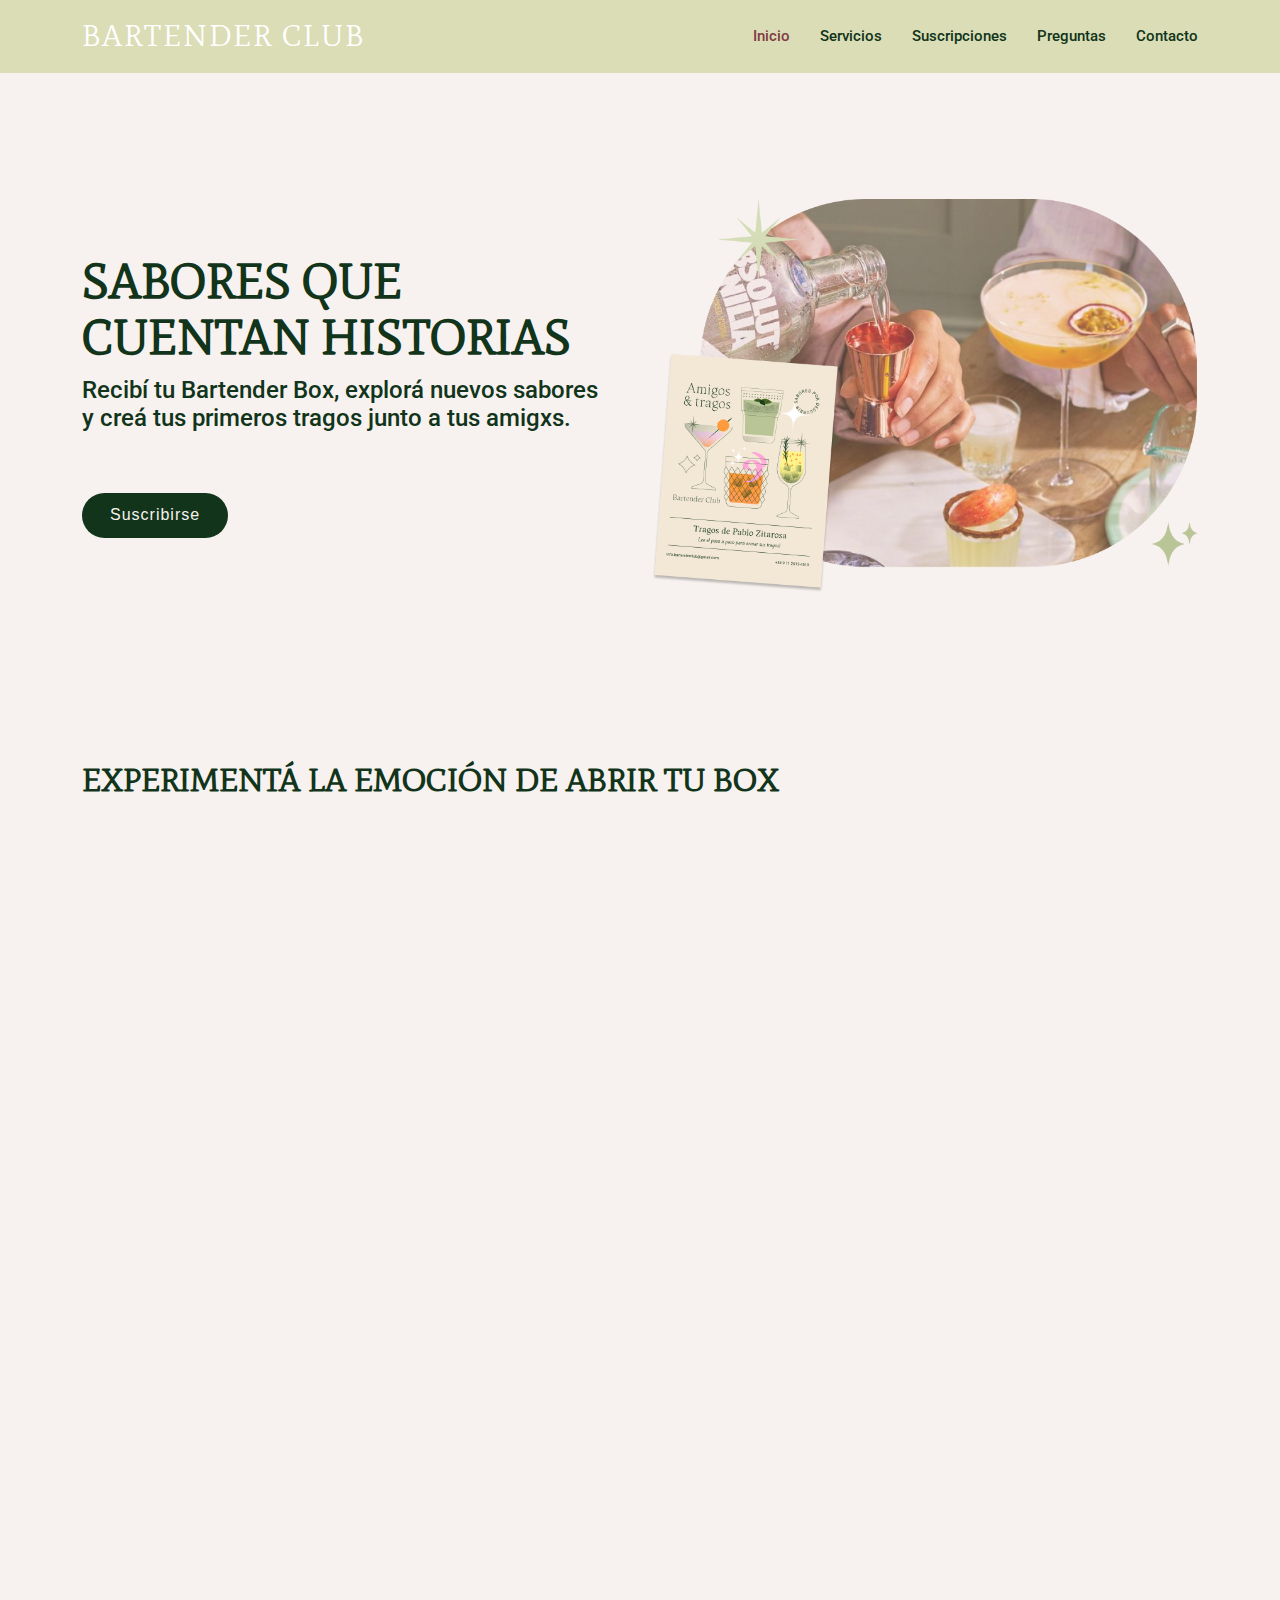
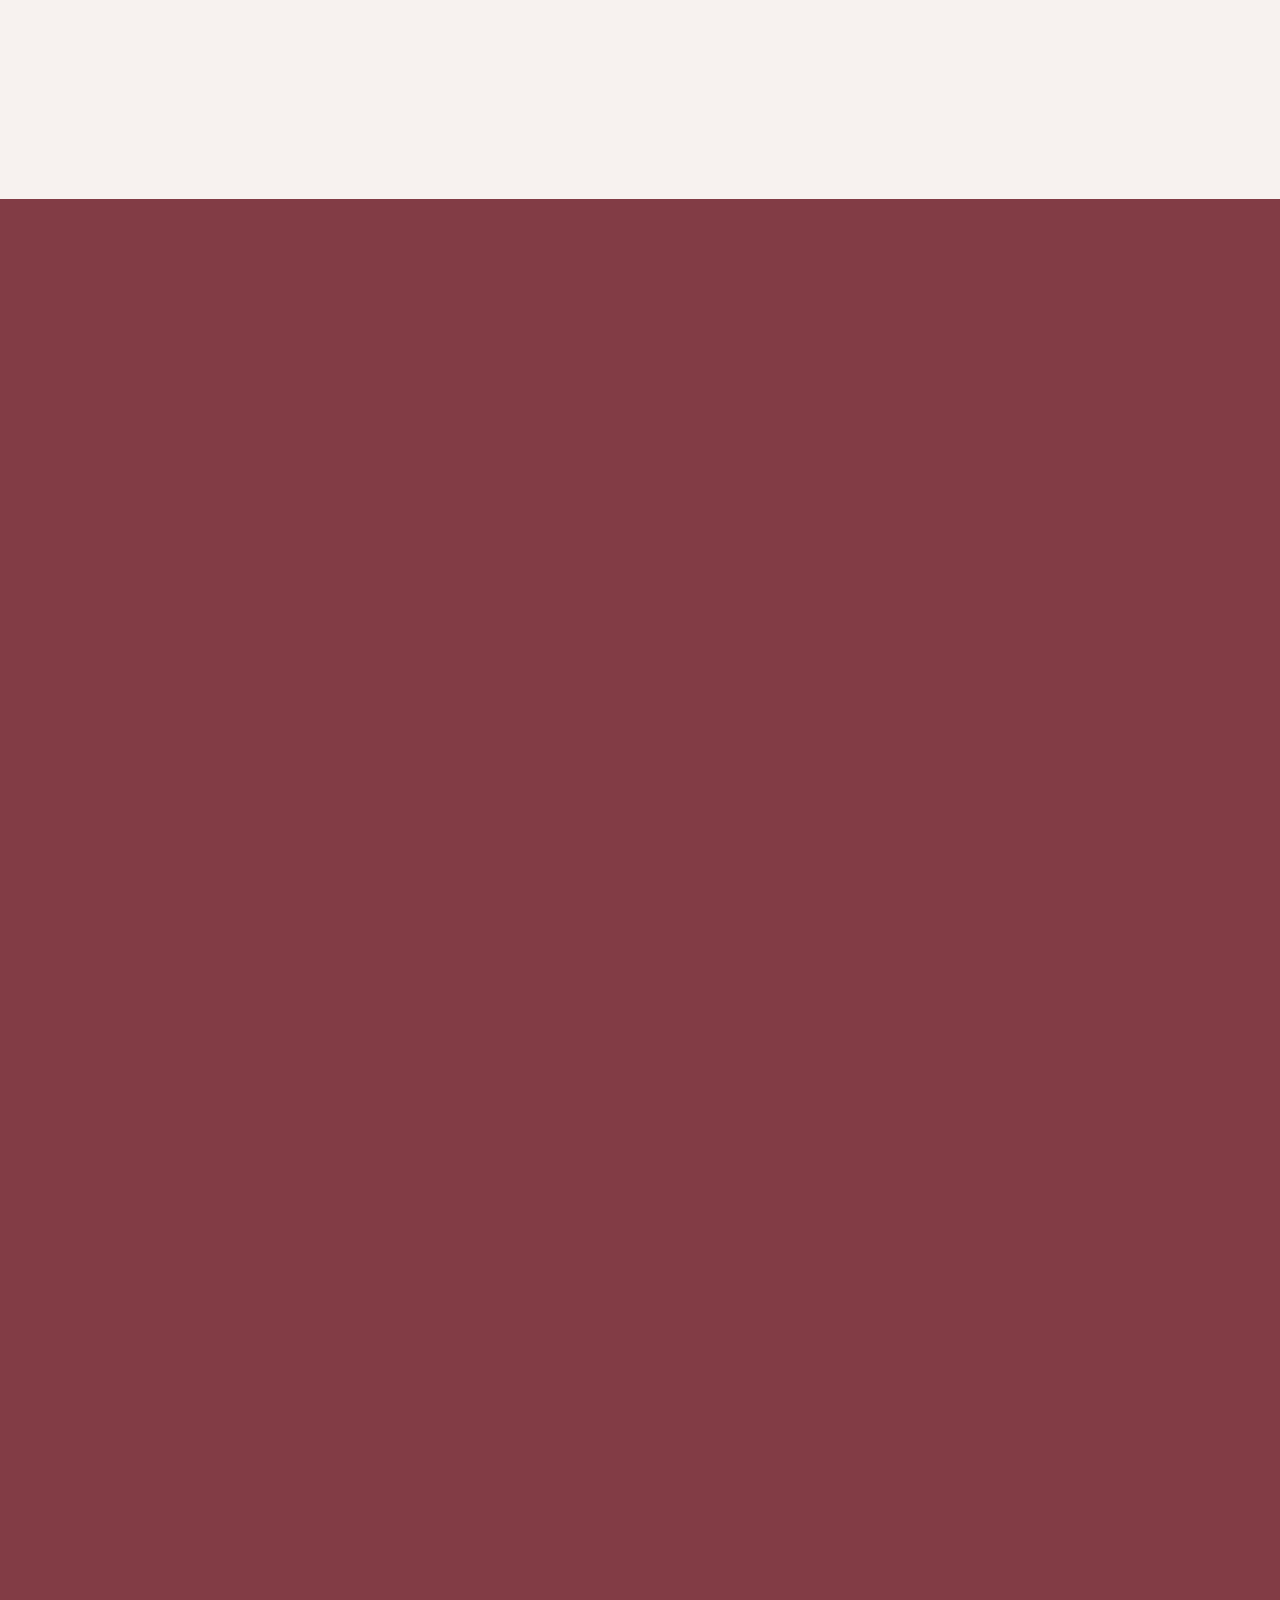
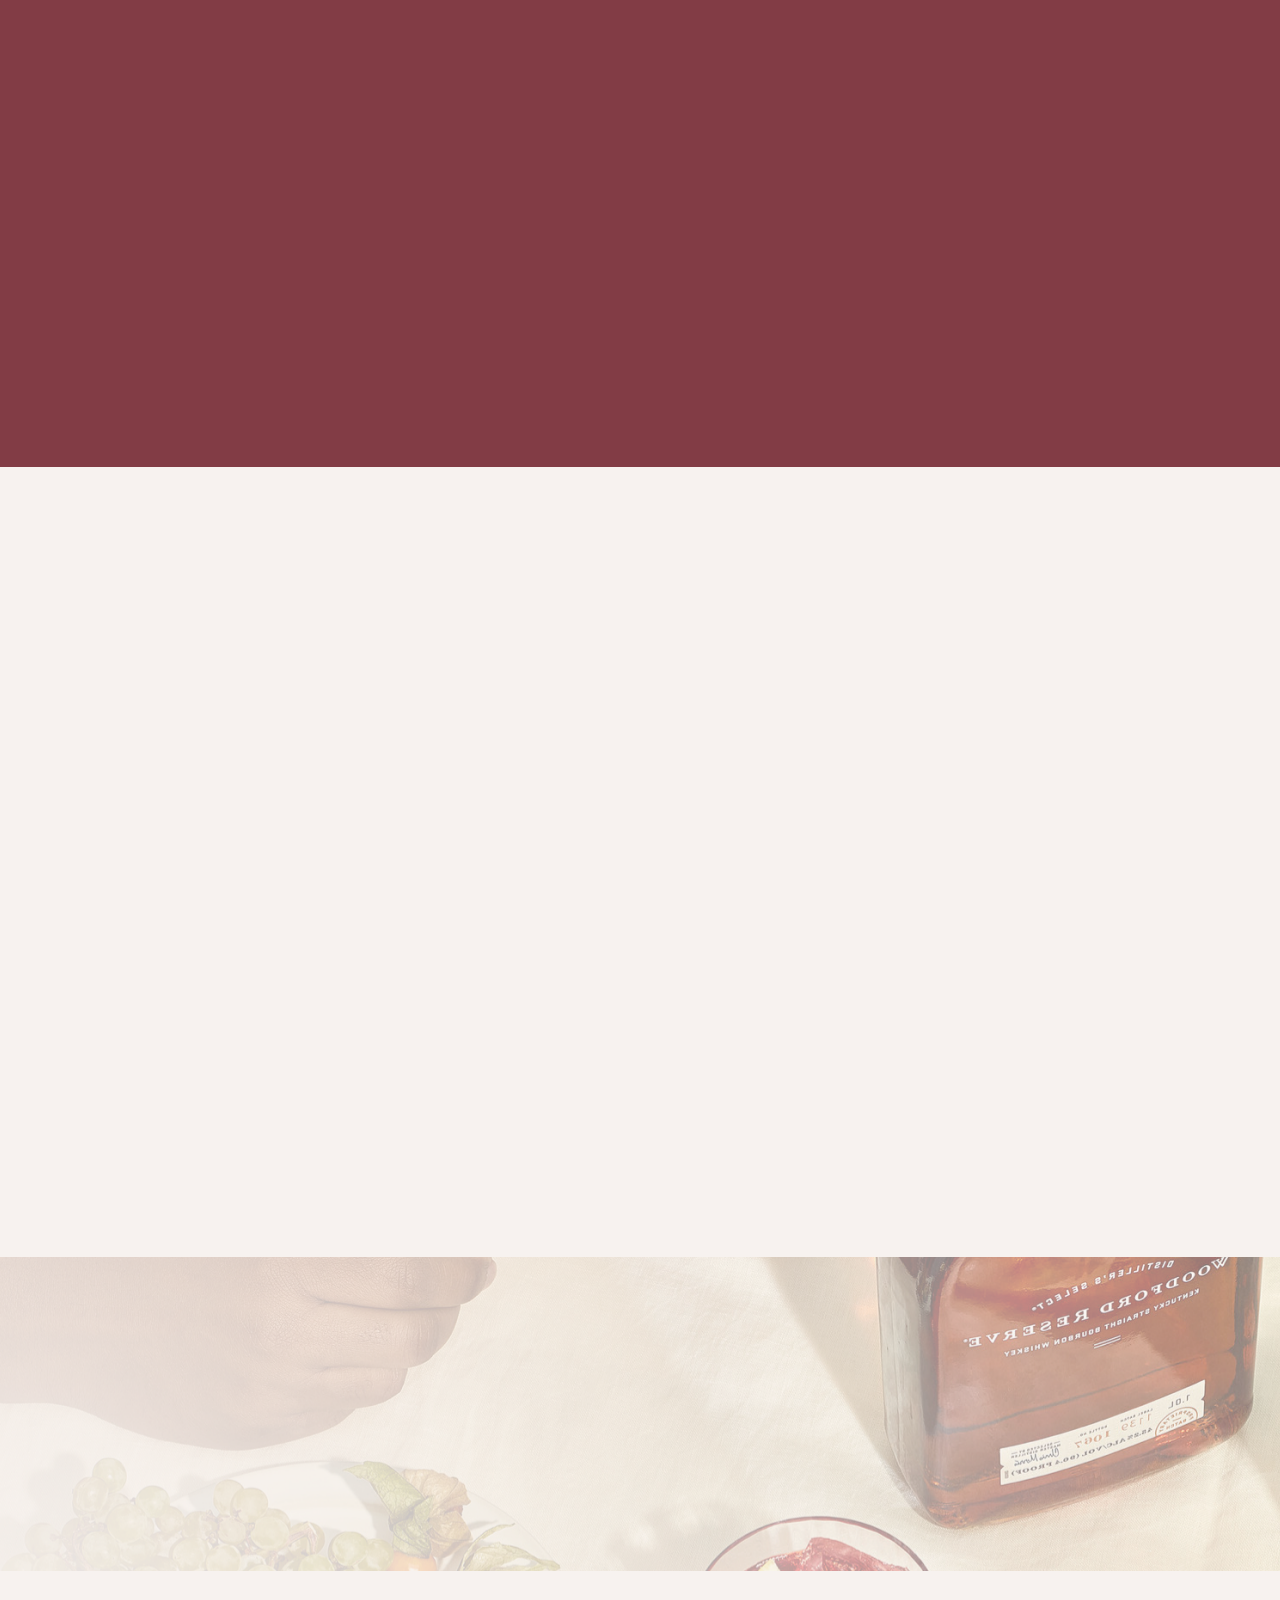
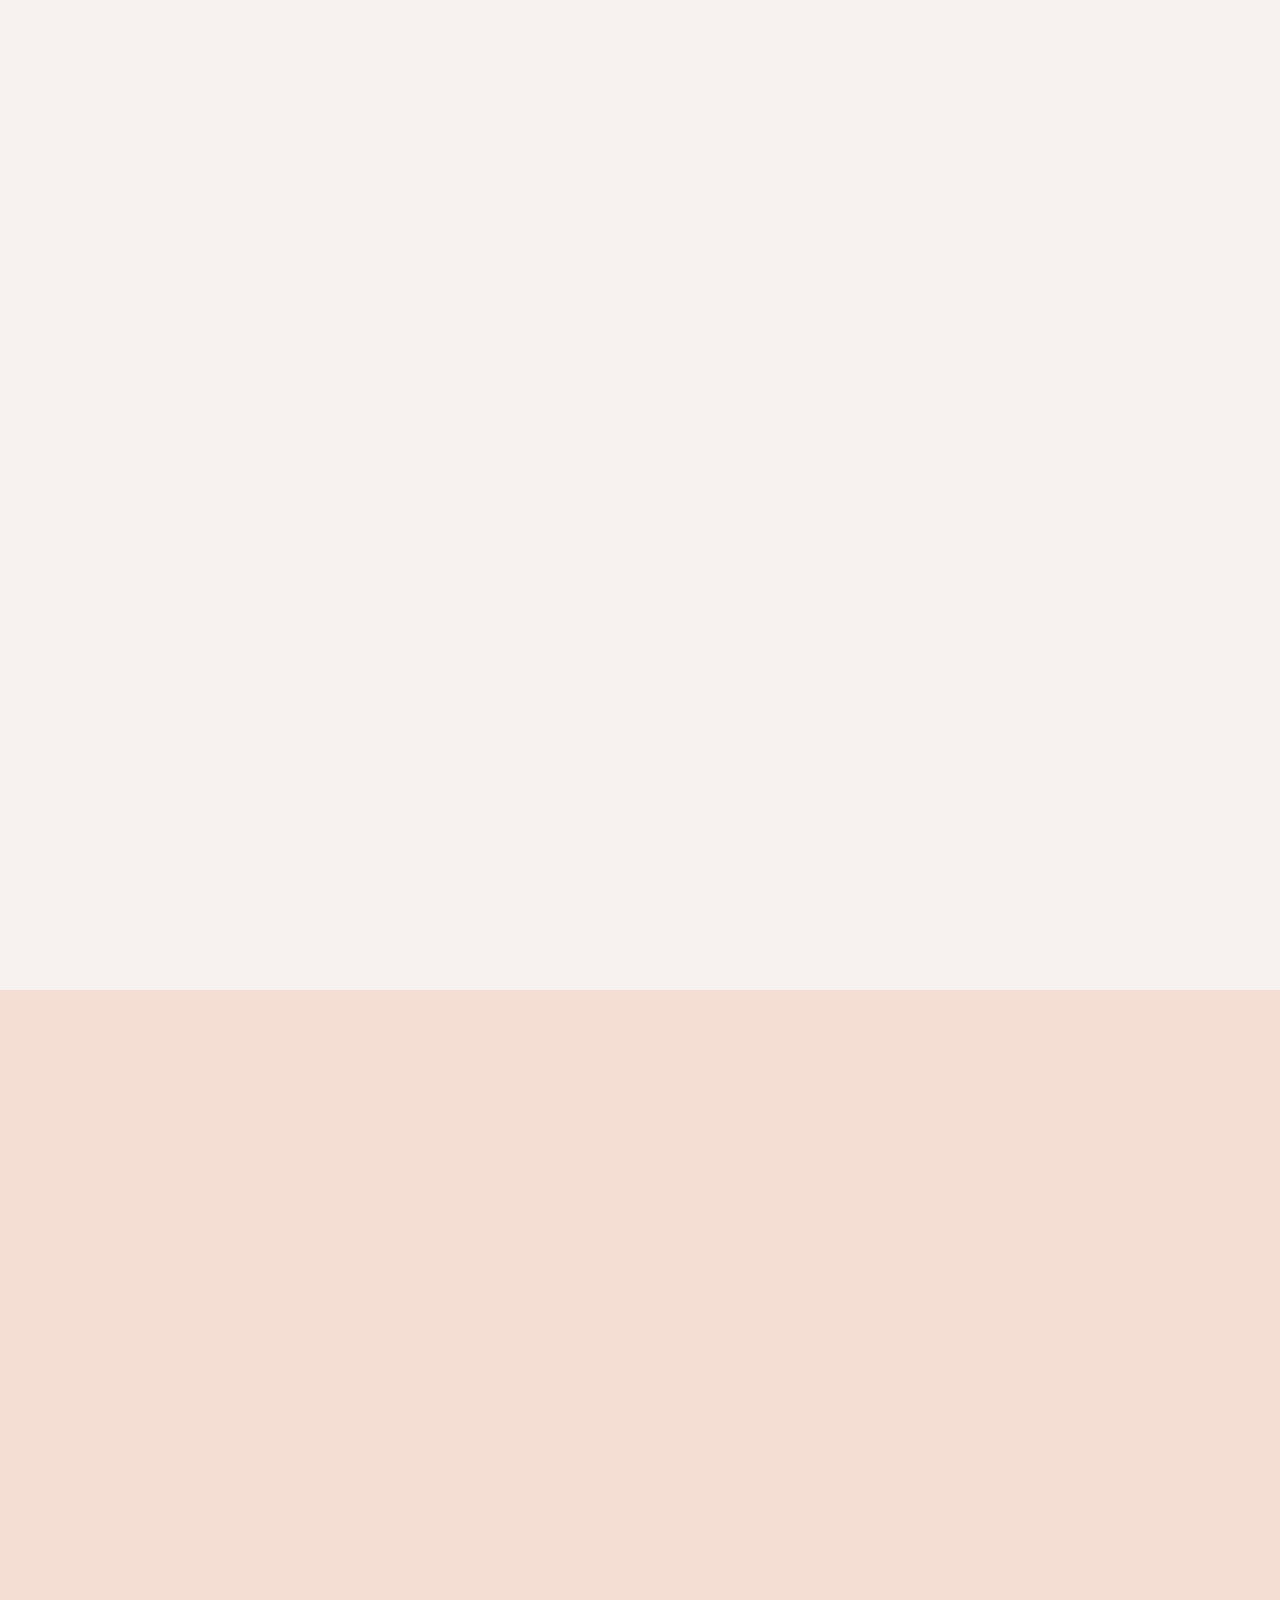
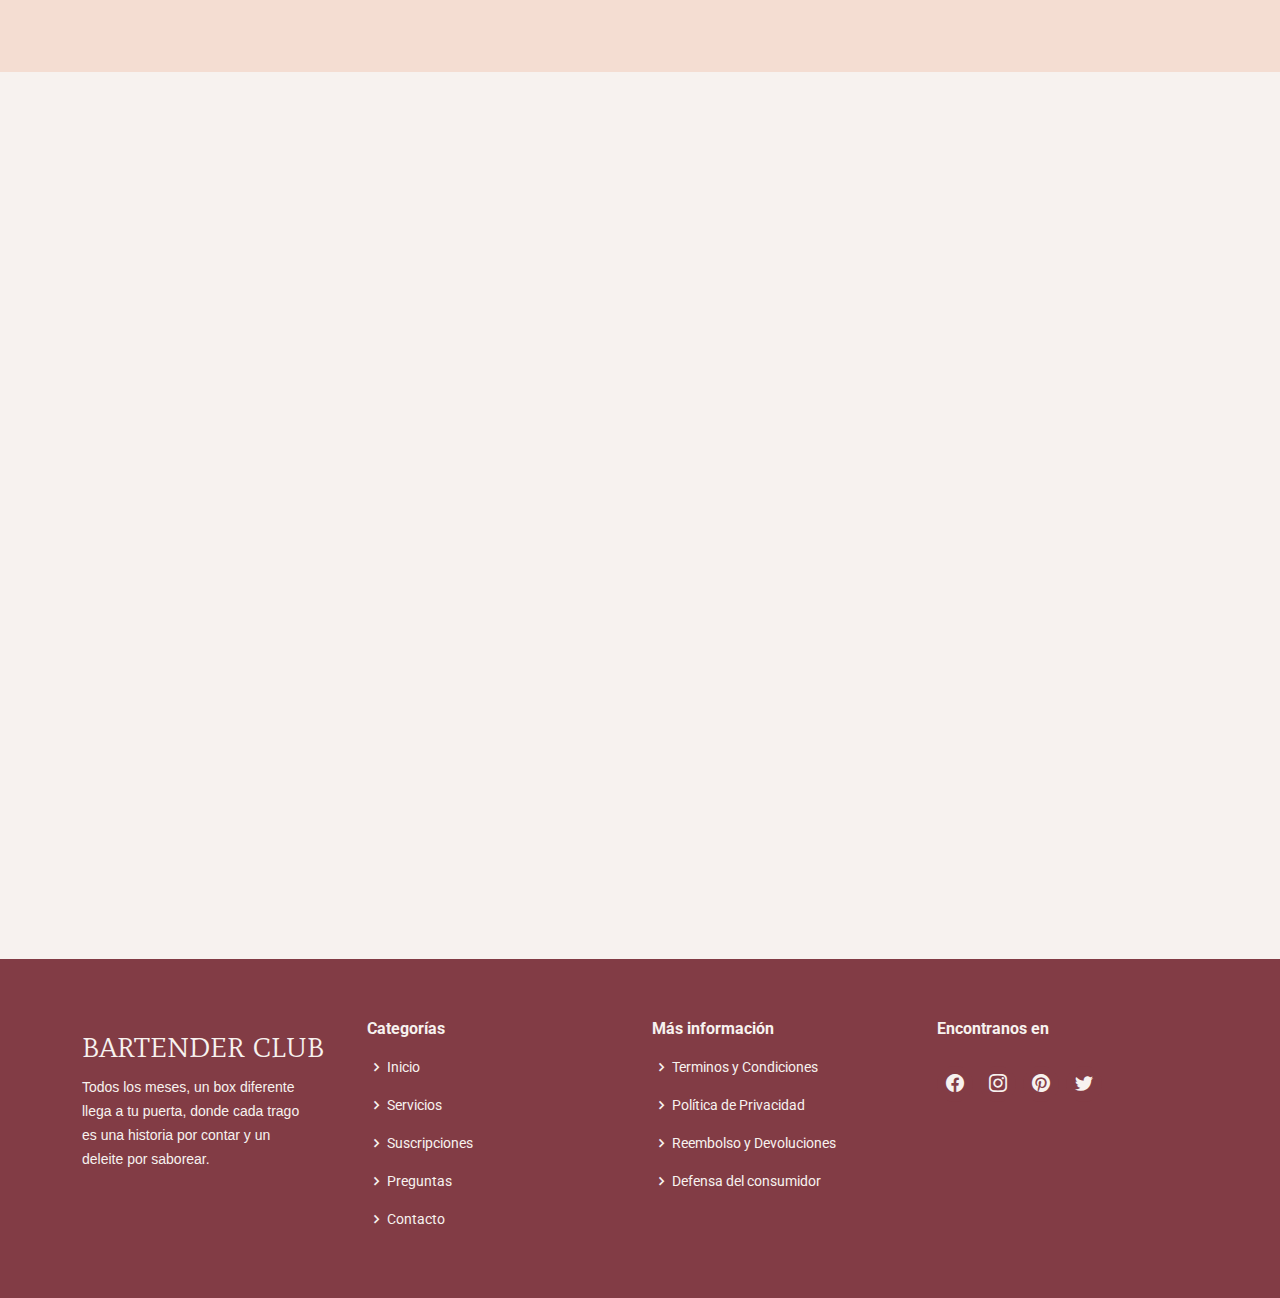
==== commit 705612e7: "d" ====
--- a/index.html
+++ b/index.html
@@ -411,7 +411,8 @@
                 <div style="text-align: center; font-size: 24px; margin-top: 10px;"><h2>$52.000 mensual</h2></div>
               </ul>
               <a href="#" class="buy-btn" style="display: block; text-align: center; padding: 12px; max-width: 40%; margin: 0 auto;" href="TP-Web-carga/index-detalle.html" class="btn-buy">Comprar</a>
-            </div>
+            </div><a class="buy-btn" style="display: block; text-align: center; padding: 12px; max-width: 40%; margin: 0 auto;" href="index-detalle.html">Comprar</a>
+          </div>
           </div>
 
           <div class="col-lg-4 mt-4 mt-lg-0" data-aos="fade-up" data-aos-delay="300">
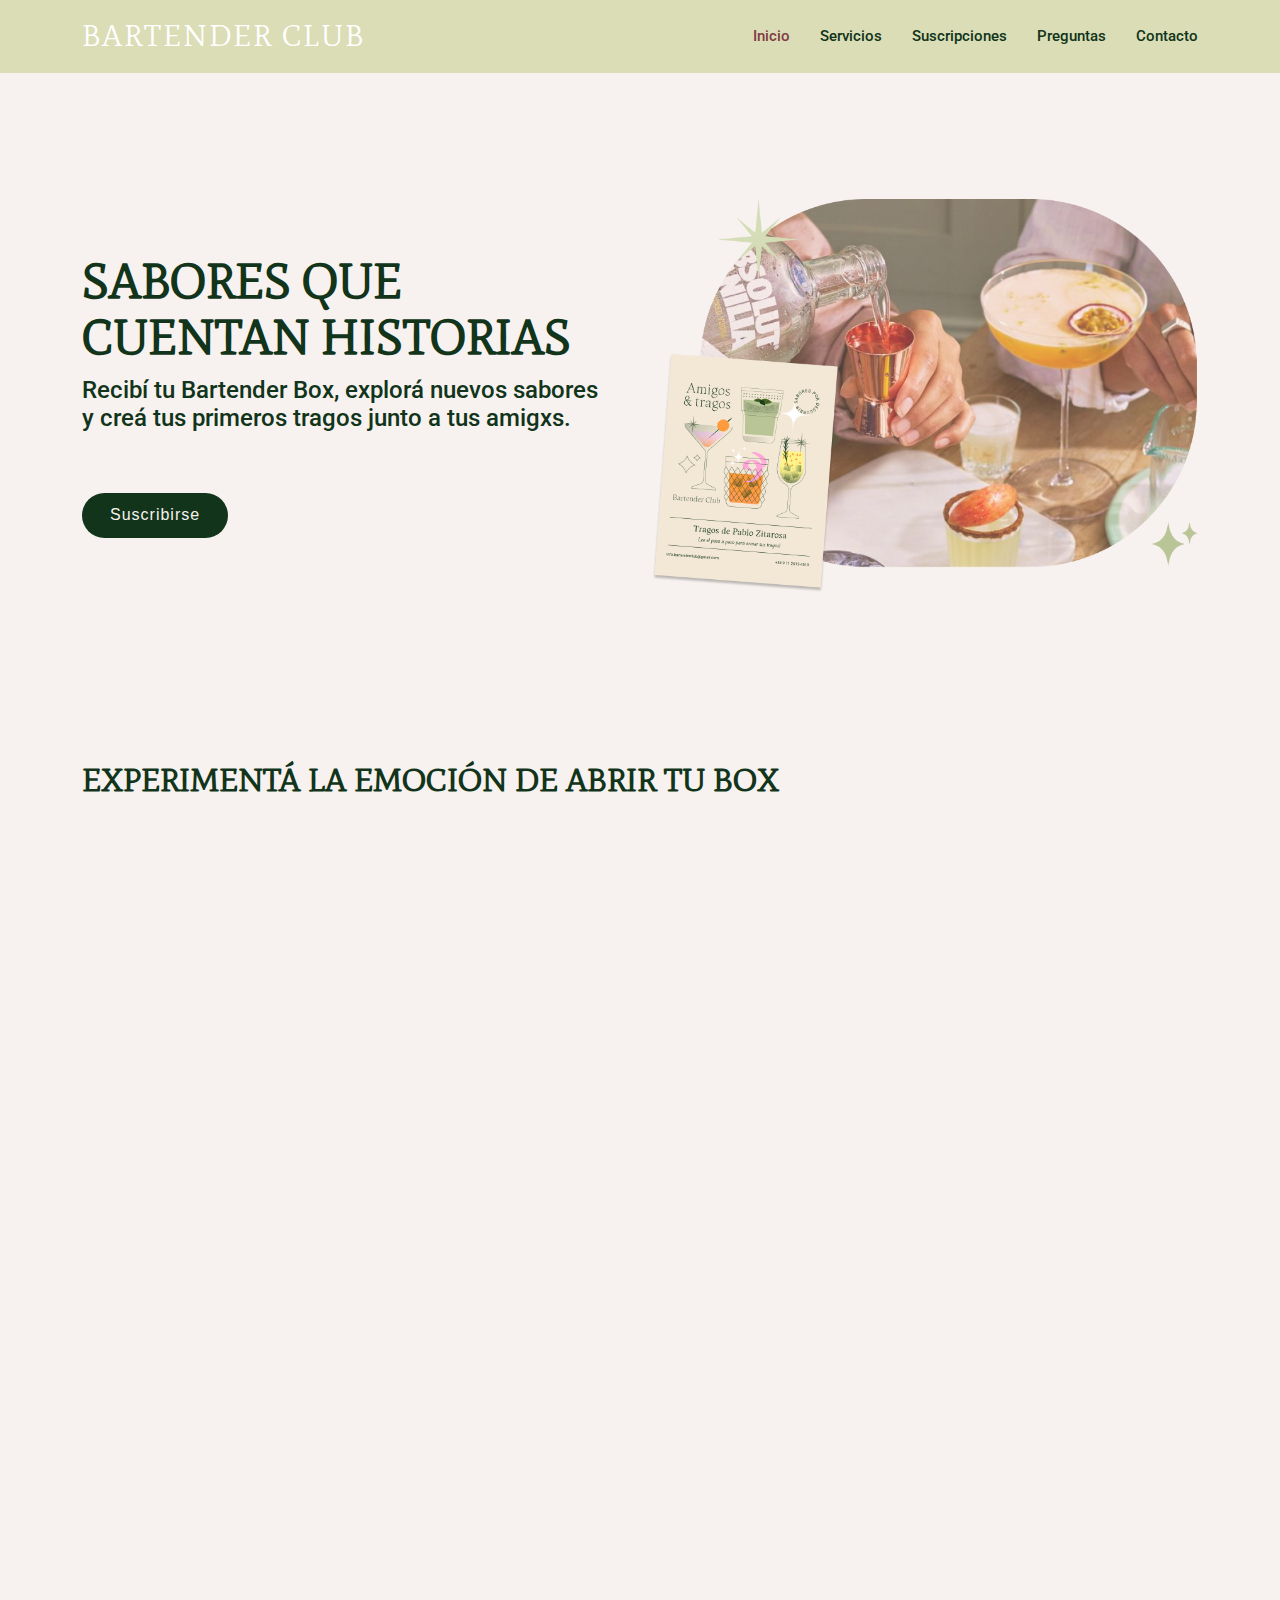
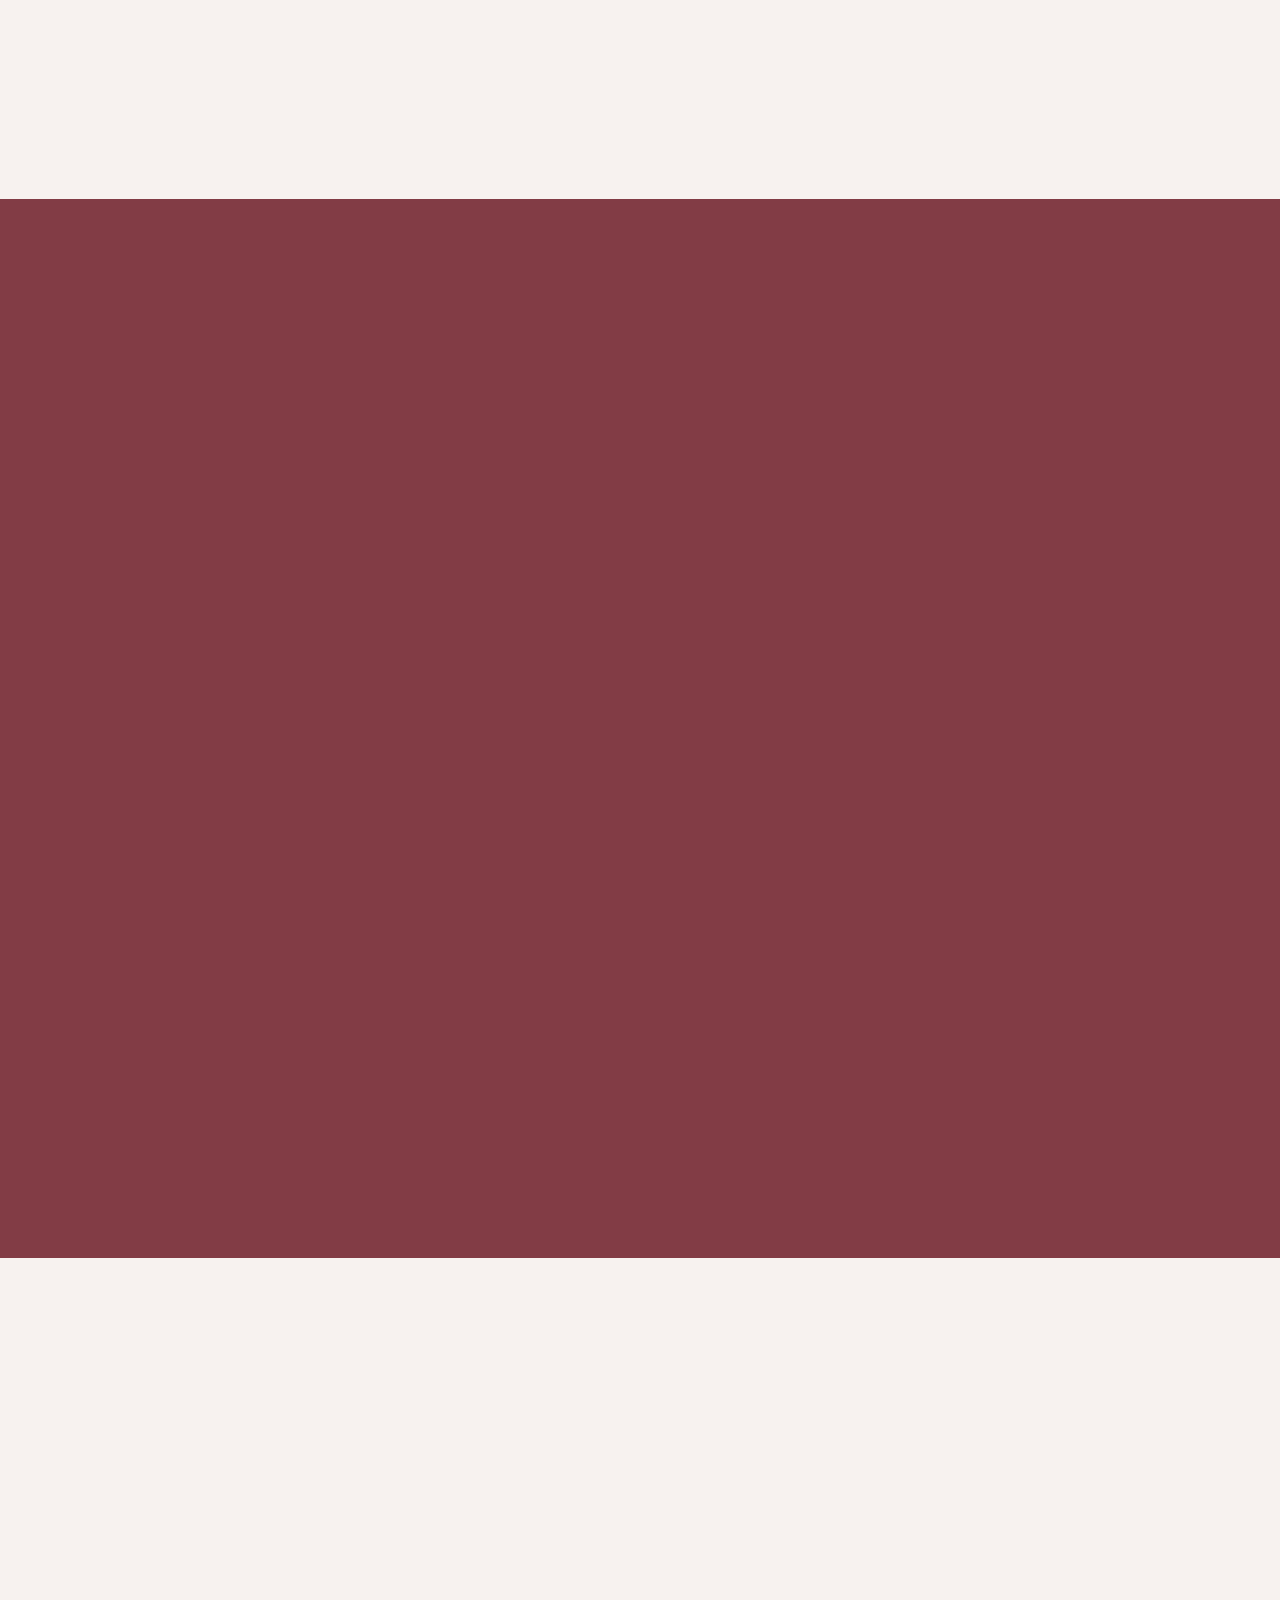
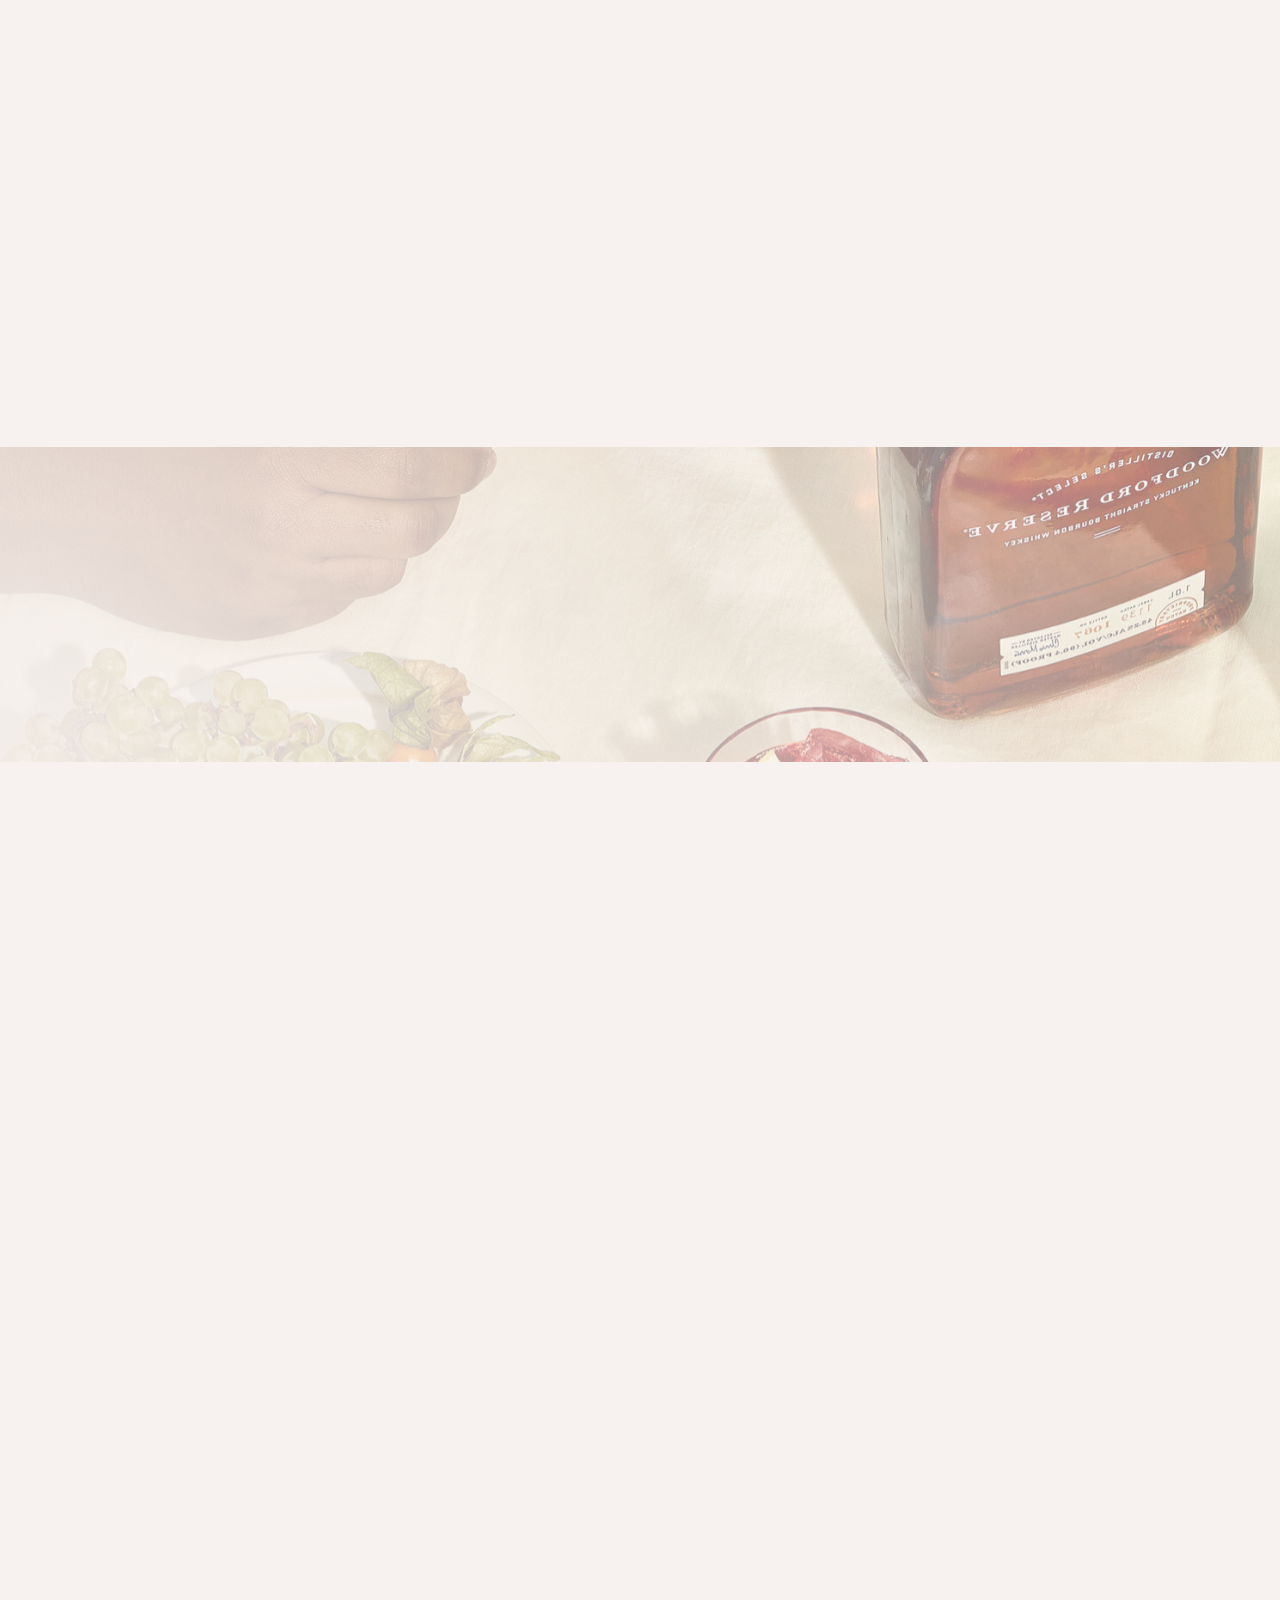
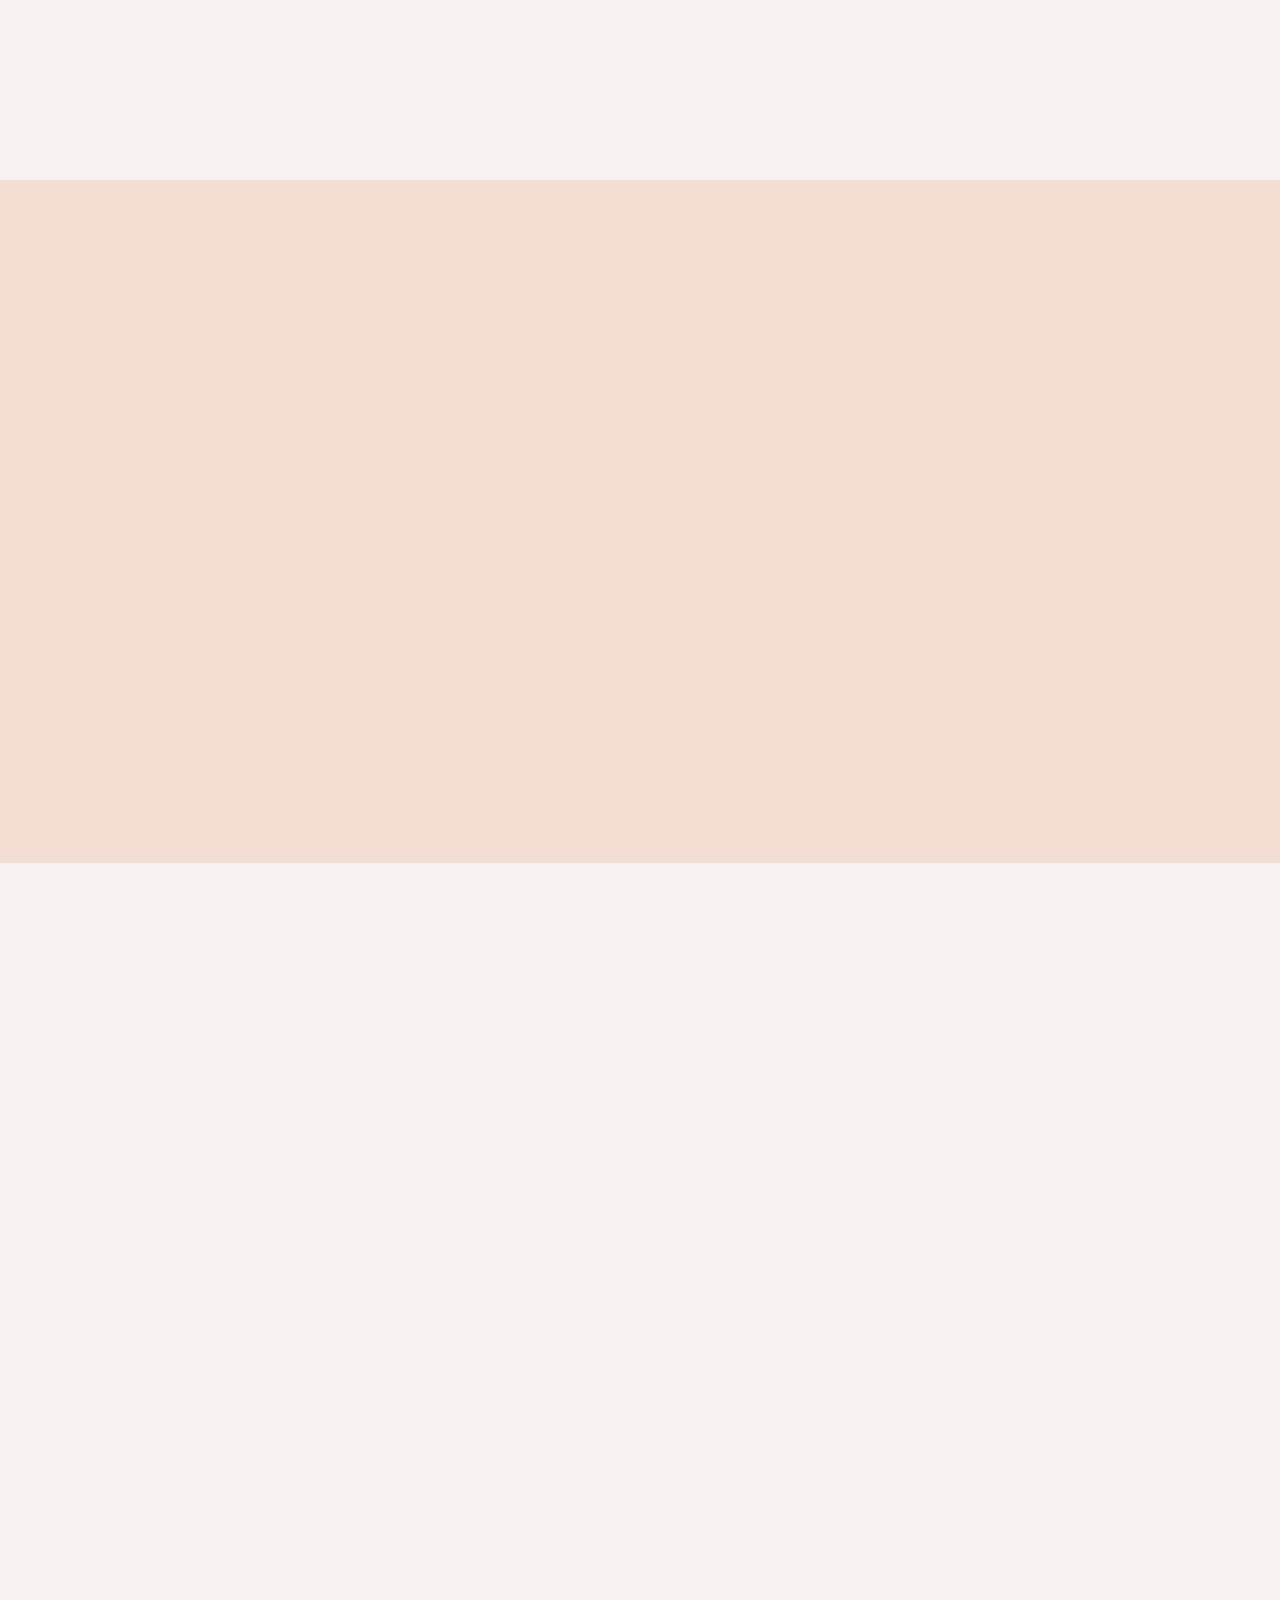
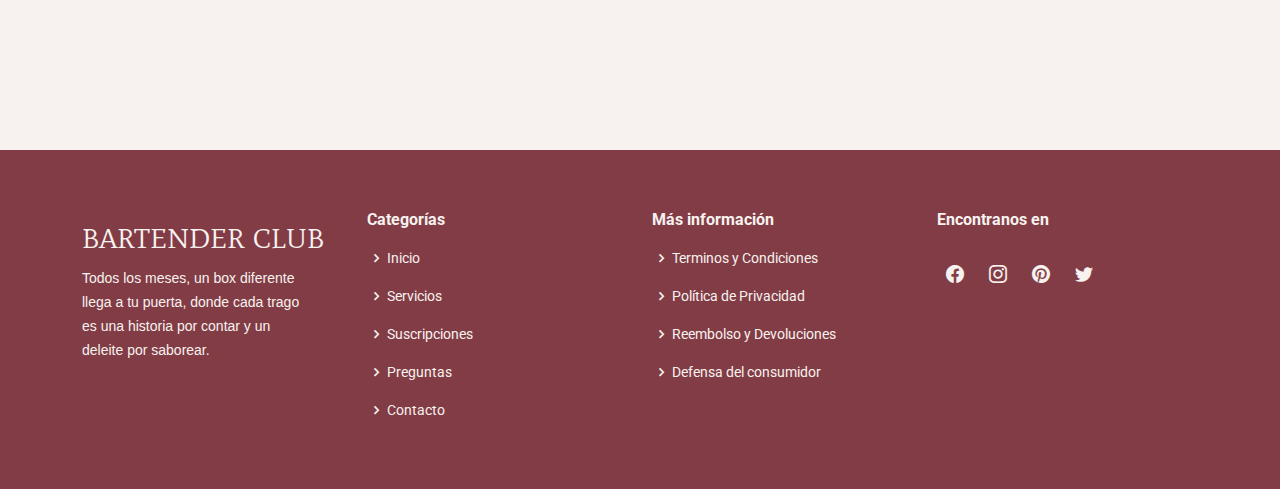
==== commit a5dc7d0a: "d" ====
--- a/index.html
+++ b/index.html
@@ -410,9 +410,8 @@
 
                 <div style="text-align: center; font-size: 24px; margin-top: 10px;"><h2>$52.000 mensual</h2></div>
               </ul>
-              <a href="#" class="buy-btn" style="display: block; text-align: center; padding: 12px; max-width: 40%; margin: 0 auto;" href="TP-Web-carga/index-detalle.html" class="btn-buy">Comprar</a>
-            </div><a class="buy-btn" style="display: block; text-align: center; padding: 12px; max-width: 40%; margin: 0 auto;" href="index-detalle.html">Comprar</a>
-          </div>
+              <a class="buy-btn" style="display: block; text-align: center; padding: 12px; max-width: 40%; margin: 0 auto;" href="index-detalle.html">Comprar</a>
+            </div>
           </div>
 
           <div class="col-lg-4 mt-4 mt-lg-0" data-aos="fade-up" data-aos-delay="300">
